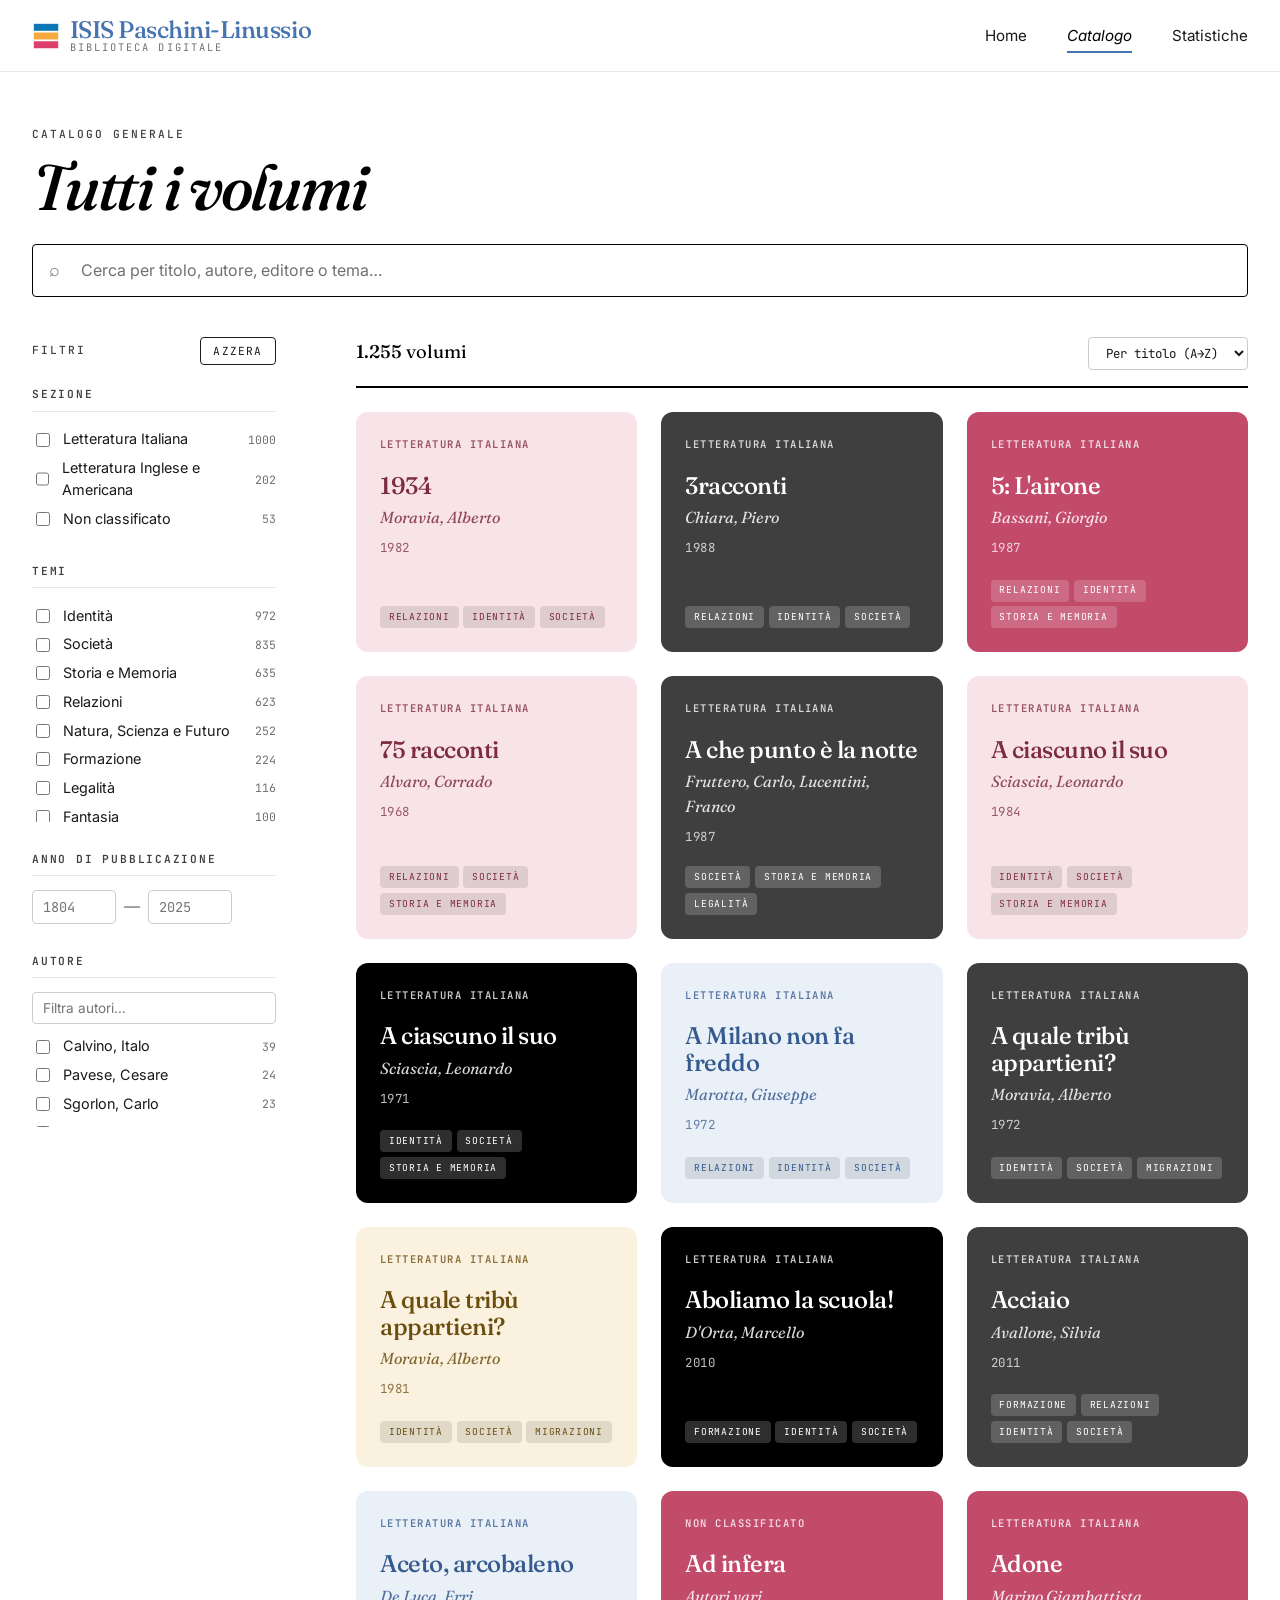
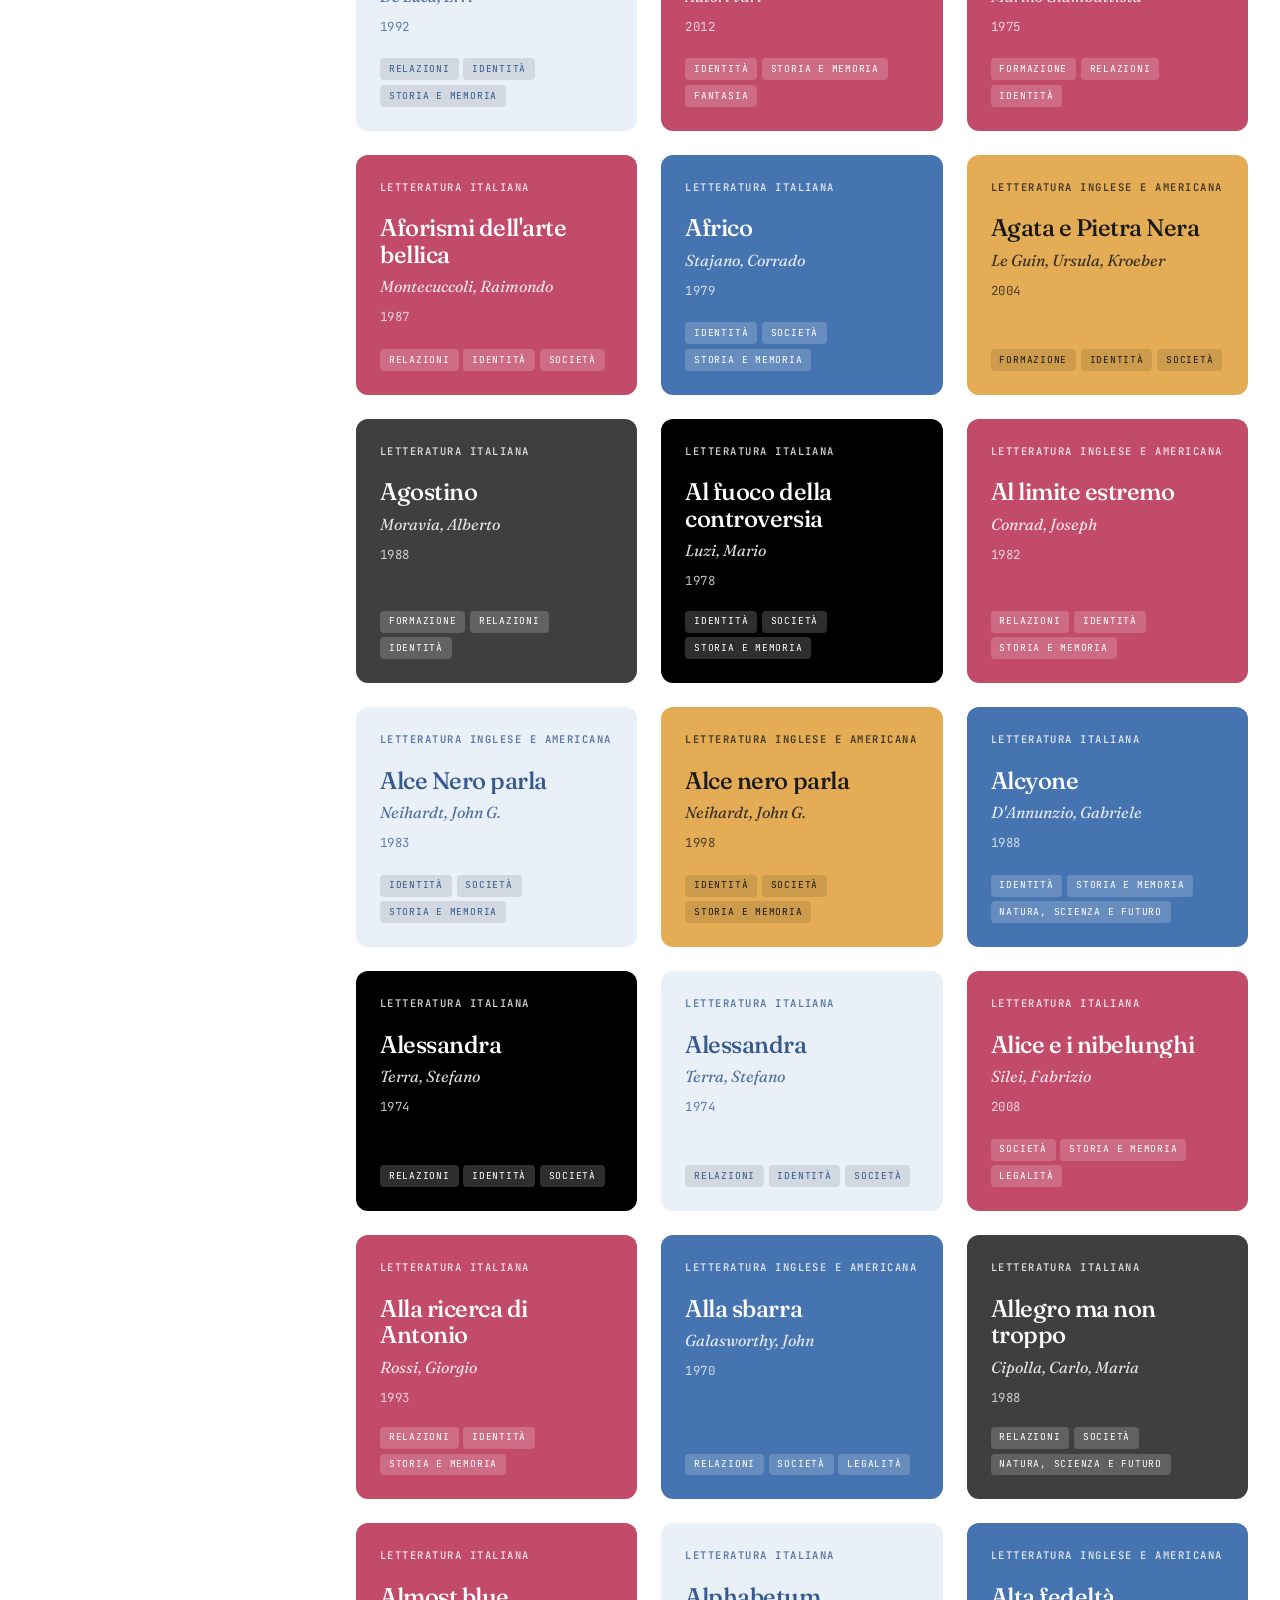
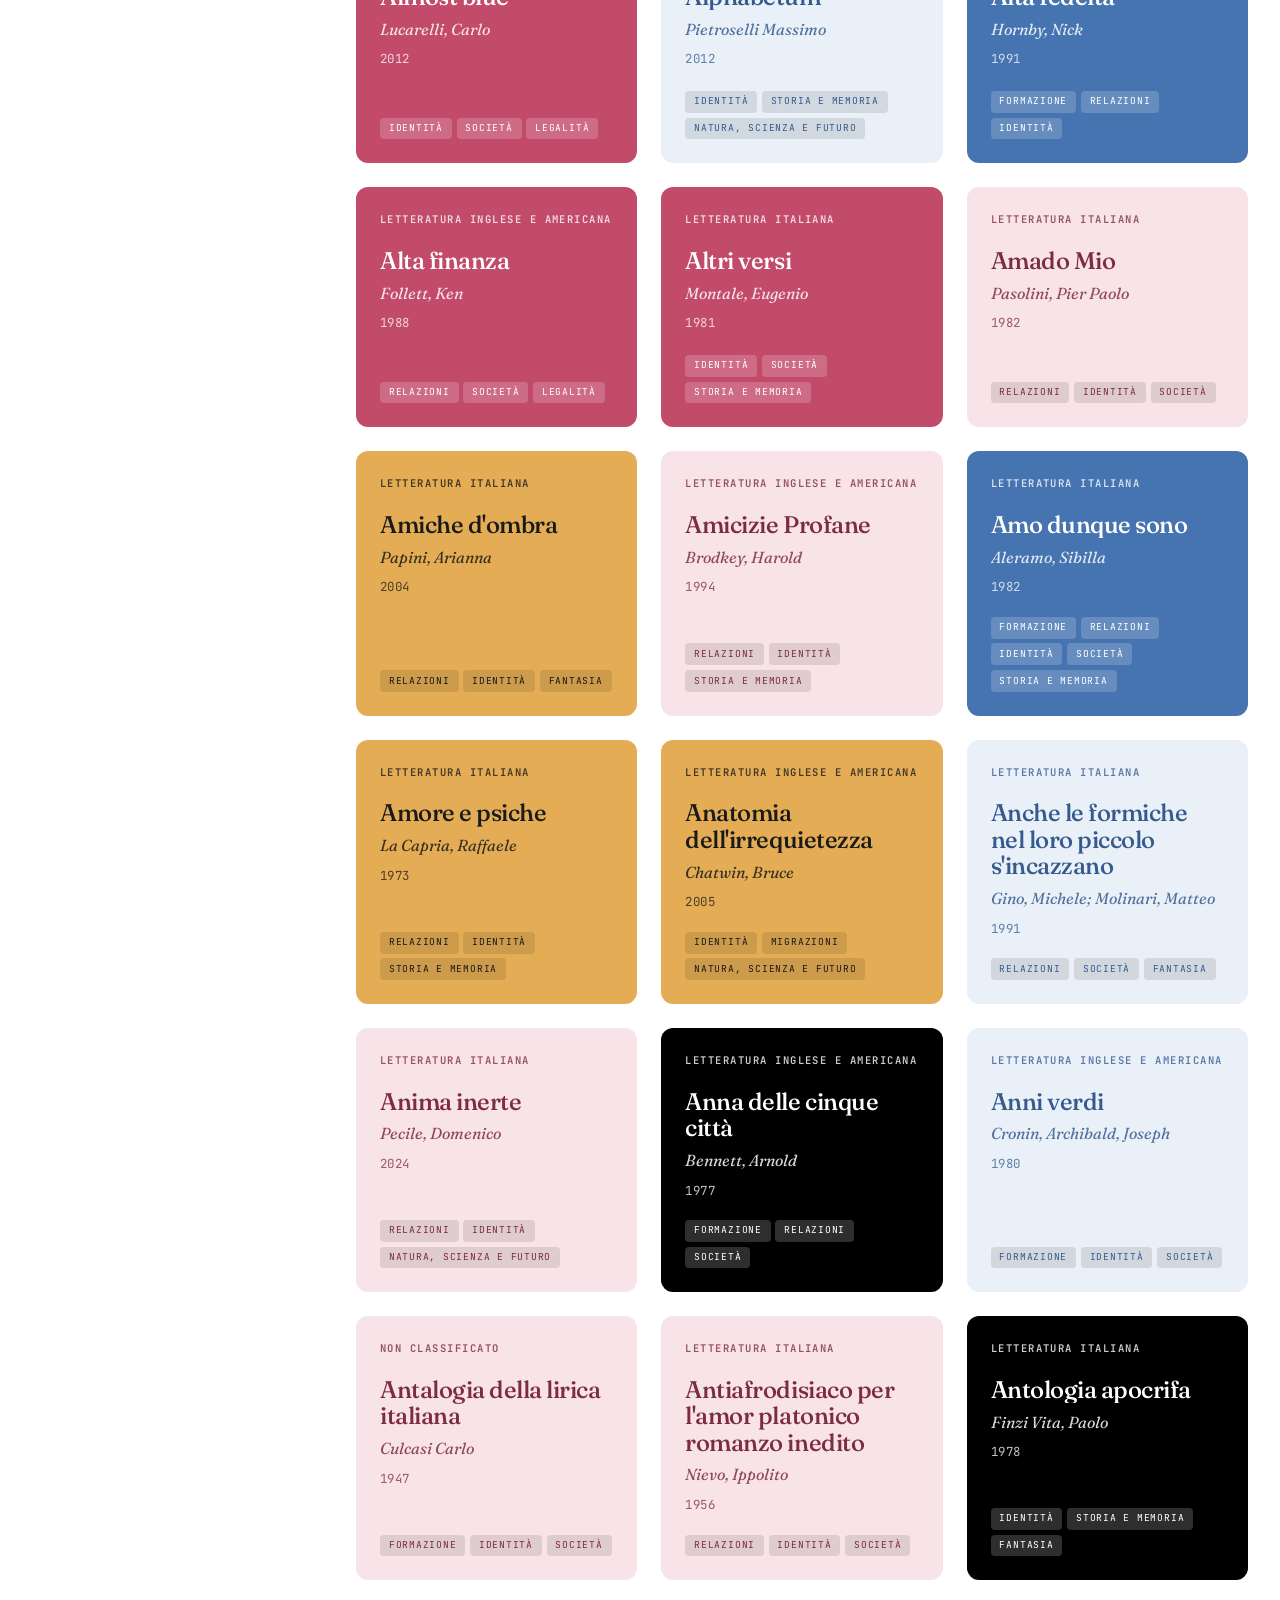
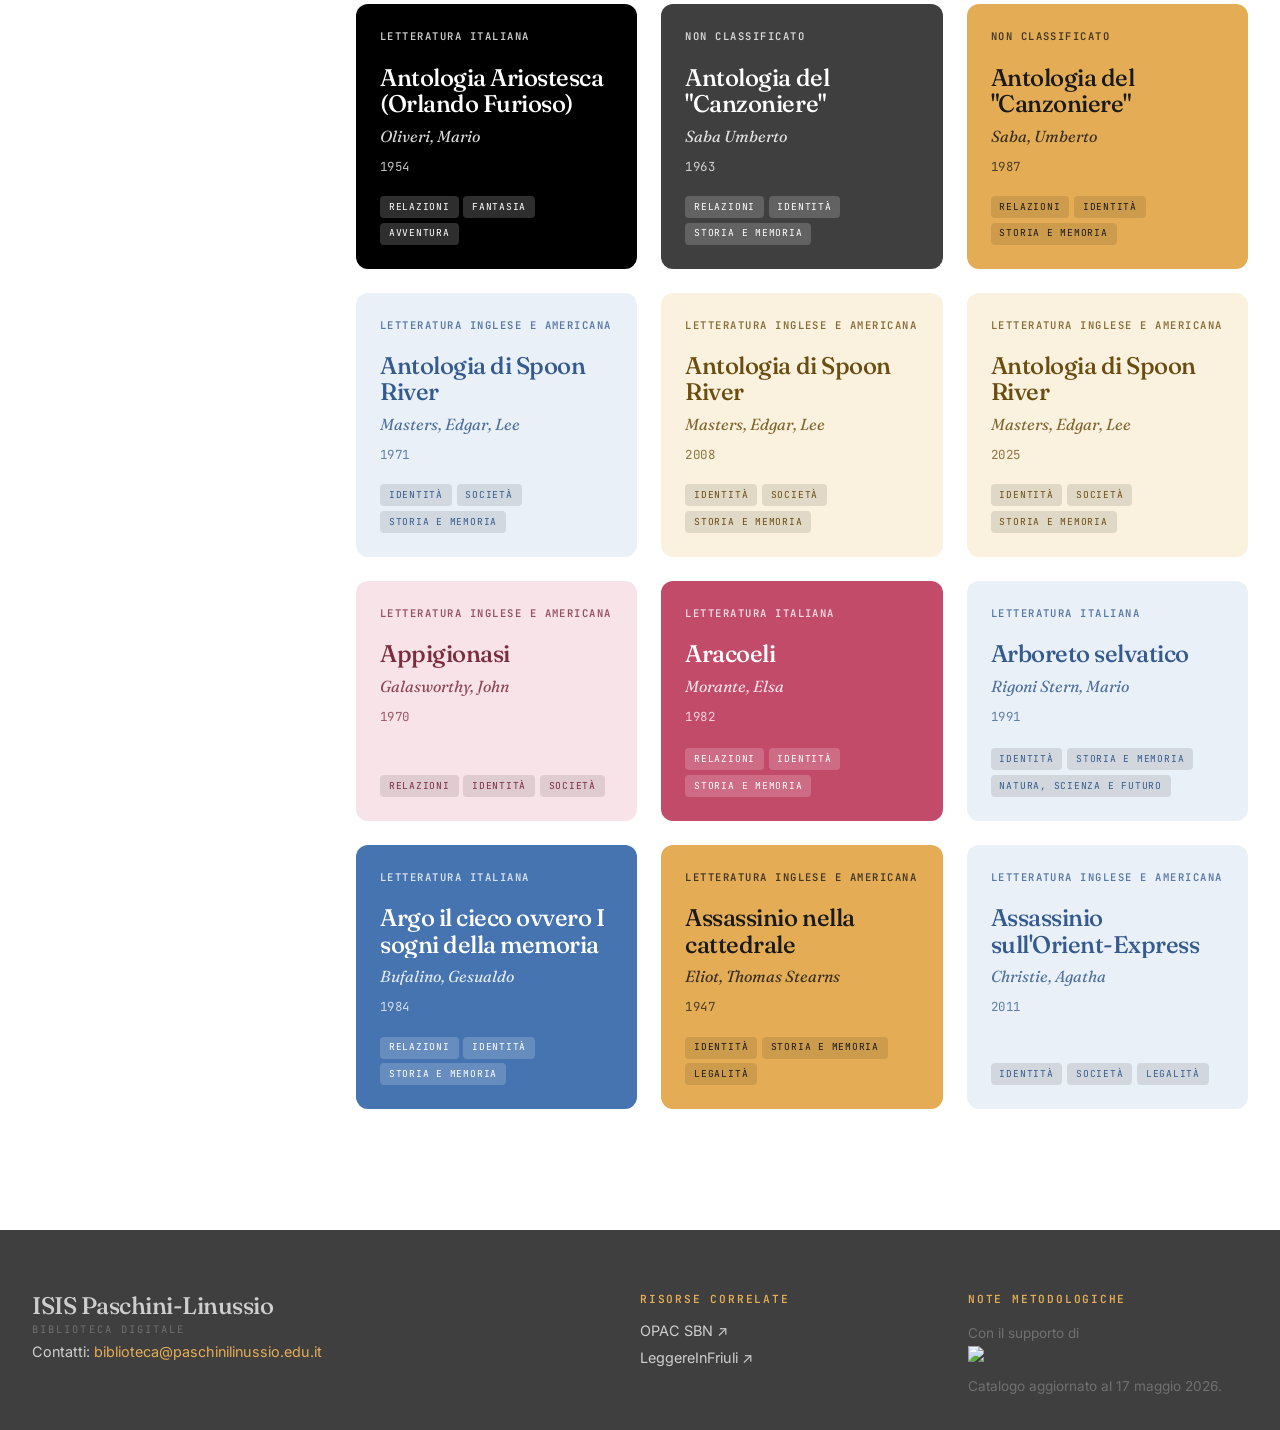
==== catalogo.html @ 7cb2e4d1 "first commit" ====
<!DOCTYPE html>
<html lang="it">
<head>
  <meta charset="UTF-8">
  <meta name="viewport" content="width=device-width, initial-scale=1.0">
  <title>Catalogo — Biblioteca Digitale del Liceo</title>
  
  <link rel="preconnect" href="https://fonts.googleapis.com">
  <link rel="preconnect" href="https://fonts.gstatic.com" crossorigin>
  <link href="https://fonts.googleapis.com/css2?family=Fraunces:ital,opsz,wght@0,9..144,400;0,9..144,500;0,9..144,600;1,9..144,400;1,9..144,500&family=Inter:wght@400;500;600&family=JetBrains+Mono:wght@400;500;600&display=swap" rel="stylesheet">
  
  <link rel="stylesheet" href="assets/css/style.css">
</head>
<body>
  <header class="site-header">
    <div class="header-inner">
      <a href="index.html" class="brand">
        <img src="[data-uri]" class="brand-logo" alt="">
        <span class="brand-text">
          <span class="brand-name">ISIS Paschini-Linussio</span>
          <span class="brand-sub">Biblioteca Digitale</span>
        </span>
      </a>
      <button class="menu-toggle" aria-label="Apri menu">Menu</button>
      <nav class="nav">
        <a href="index.html">Home</a>
        <a href="catalogo.html">Catalogo</a>
        <a href="statistiche.html">Statistiche</a>
      </nav>
    </div>
  </header>

  <main class="container" style="padding-top: 3rem;">
    <div style="margin-bottom: 1.5rem;">
      <span class="eyebrow">Catalogo generale</span>
      <h1 style="margin: 0.5rem 0 1.5rem; font-size: clamp(2.5rem, 5vw, 4rem); font-style: italic;">
        Tutti i volumi
      </h1>
    </div>

    <form class="search-bar" onsubmit="event.preventDefault()" role="search" style="margin-bottom: 2.5rem; max-width: none;">
      <span class="icon">⌕</span>
      <input 
        type="search" 
        id="search" 
        placeholder="Cerca per titolo, autore, editore o tema…"
        autocomplete="off"
        aria-label="Cerca">
    </form>

    <div class="catalog-layout">
      <aside class="filters" id="filters">
        <div style="display: flex; justify-content: space-between; align-items: center; margin-bottom: 1.5rem;">
          <span class="eyebrow">Filtri</span>
          <button class="btn-clear" id="clear-filters">Azzera</button>
        </div>

        <div class="filter-group">
          <h3>Sezione</h3>
          <ul class="filter-list" id="filter-sezioni"></ul>
        </div>

        <div class="filter-group">
          <h3>Temi</h3>
          <ul class="filter-list" id="filter-temi"></ul>
        </div>

        <div class="filter-group">
          <h3>Anno di pubblicazione</h3>
          <div class="range-input">
            <input type="number" id="anno-min" placeholder="Da" min="1800" max="2026">
            <span>—</span>
            <input type="number" id="anno-max" placeholder="A" min="1800" max="2026">
          </div>
        </div>

        <div class="filter-group">
          <h3>Autore</h3>
          <input type="search" id="autore-search" placeholder="Filtra autori…" 
            style="width: 100%; padding: 0.45rem 0.65rem; border: 1px solid var(--gray-300); background: var(--white); font-family: var(--font-body); font-size: 0.85rem; border-radius: var(--radius); margin-bottom: 0.5rem;">
          <ul class="filter-list" id="filter-autori"></ul>
        </div>
      </aside>

      <section>
        <div class="results-header">
          <div class="results-count" id="count">
            <em>Caricamento…</em>
          </div>
          <select class="sort-select" id="sort">
            <option value="titolo">Per titolo (A→Z)</option>
            <option value="titolo-desc">Per titolo (Z→A)</option>
            <option value="autore">Per autore</option>
            <option value="anno-desc">Più recenti</option>
            <option value="anno">Più antichi</option>
            <option value="relevance">Per rilevanza</option>
          </select>
        </div>

        <div id="results">
          <div class="loading">Caricamento del catalogo…</div>
        </div>

        <div class="pagination" id="pagination"></div>
      </section>
    </div>
  </main>

  <footer class="site-footer">
    <div class="footer-inner">
      <div class="col">
        <a href="index.html" class="brand">
          <span class="brand-name">ISIS Paschini-Linussio</span>
          <div class="brand-sub">Biblioteca Digitale</div>
        </a>
        <p class="mt-2">Contatti: <small><a style="color:var(--ocra)" href="biblioteca@paschinilinussio.edu.it"> biblioteca@paschinilinussio.edu.it</a></small></p>
      </div>
      <div class="col">
        <h4>Risorse correlate</h4>
        <p>
          <a href="https://opac.sbn.it" target="_blank" rel="noopener">OPAC SBN ↗</a><br>
          <a href="https://www.leggereinfriuli.it/SebinaOpac/.do" target="_blank" rel="noopener">LeggereInFriuli ↗</a>
        </p>
      </div>
      <div class="col">
        <h4>Note metodologiche</h4>
          <div>
            <small>Con il supporto di</small>
            <div>
              <a href="https://fondazionefriuli.it/">
                <img src="https://fondazionefriuli.it/static/home/imgs/logo-color.svg" style="max-width: 10em">
              </a>
            </div>
          </div>
          <small id="last-update">Catalogo aggiornato al 17 maggio 2026.</small>
      </div>
    </div>
  </footer>


  <script src="assets/js/fuse.min.js"></script>
  <script src="assets/js/data.js"></script>
  <script src="assets/js/ui.js"></script>
  <script src="assets/js/catalog.js"></script>
</body>
</html>
---- assets/css/style.css ----
/* ================================================================
   BIBLIOTECA DIGITALE — Estetica editorial moderno
   Palette: #4674b0 / #e4ad55 / #c34b6a / #3f3f3f / bianco / nero
   ================================================================ */

:root {
  --white: #ffffff;
  --black: #000000;
  --blue: #4674b0;
  --blue-dark: #355a8e;
  --blue-soft: #eaf0f8;
  --ocra: #e4ad55;
  --ocra-soft: #faf1de;
  --rose: #c34b6a;
  --rose-soft: #f7e3e8;
  --gray-900: #1a1a1a;
  --gray-700: #3f3f3f;
  --gray-500: #707070;
  --gray-300: #cccccc;
  --gray-200: #e8e8e8;
  --gray-100: #f4f4f4;
  --gray-50: #fafafa;

  --font-display: 'Fraunces', 'Times New Roman', Georgia, serif;
  --font-body: 'Inter', -apple-system, BlinkMacSystemFont, 'Segoe UI', sans-serif;
  --font-mono: 'JetBrains Mono', 'Courier New', monospace;

  --container: 1320px;
  --container-narrow: 880px;
  --radius: 4px;
  --radius-lg: 12px;

  /* Colori metadati card (uguali in tutto il sito) */
  --card-title:  #4674b0;  /* blu — titolo */
  --card-author: #d56f88;  /* rosso tenue — autore */
  --card-meta:   #a87b1e;  /* giallo-ocra — anno/sezione (leggibile su bianco) */
}

*, *::before, *::after { box-sizing: border-box; }
html { scroll-behavior: smooth; }
body {
  margin: 0;
  font-family: var(--font-body);
  font-size: 16px;
  line-height: 1.55;
  color: var(--gray-900);
  background: var(--white);
  min-height: 100vh;
  -webkit-font-smoothing: antialiased;
  -moz-osx-font-smoothing: grayscale;
}

h1, h2, h3, h4, h5, h6 {
  font-family: var(--font-display);
  font-weight: 500;
  line-height: 1.05;
  margin: 0 0 0.4em;
  color: var(--black);
  letter-spacing: -0.02em;
}
h1 { font-size: clamp(2.5rem, 6vw, 5.5rem); letter-spacing: -0.035em; }
h2 { font-size: clamp(2rem, 4vw, 3.5rem); letter-spacing: -0.03em; }
h3 { font-size: clamp(1.5rem, 2.5vw, 2rem); }
h4 { font-size: 1.25rem; }

a#email {max-width: 10em; color:var(--ocra) !important}

.brand {
  display: inline-flex;
  align-items: center;
  gap: 0.6rem;
  text-decoration: none;
}

.brand-logo {
  width: 1.75rem;
  height: 1.75rem;
  flex-shrink: 0;
}

.brand-text {
  display: inline-flex;
  flex-direction: column;
  line-height: 1.15;
}

p { margin: 0 0 1em; }

a {
  color: var(--blue);
  text-decoration: none;
  transition: color 0.15s;
}
a:hover { color: var(--blue-dark); }

small, .small { font-size: 0.85rem; color: var(--gray-500); }

.eyebrow {
  font-family: var(--font-mono);
  font-size: 0.7rem;
  text-transform: uppercase;
  letter-spacing: 0.18em;
  color: var(--gray-700);
  font-weight: 500;
}

.italic { font-style: italic; }

.container { max-width: var(--container); margin: 0 auto; padding: 0 2rem; }
.container-narrow { max-width: var(--container-narrow); margin: 0 auto; padding: 0 2rem; }

/* ===== HEADER ===== */
.site-header {
  background: var(--white);
  border-bottom: 1px solid var(--gray-200);
  position: sticky;
  top: 0;
  z-index: 50;
}
.header-inner {
  display: flex;
  align-items: center;
  justify-content: space-between;
  padding: 1.1rem 2rem;
  max-width: var(--container);
  margin: 0 auto;
  gap: 2rem;
}

.brand:hover { color: var(--black); }
.brand-name {
  font-family: var(--font-display);
  font-size: 1.5rem;
  font-weight: 500;
  line-height: 1;
  letter-spacing: -0.02em;
}
.brand-sub {
  font-family: var(--font-mono);
  font-size: 0.65rem;
  text-transform: uppercase;
  letter-spacing: 0.2em;
  color: var(--gray-500);
}
.nav { display: flex; gap: 2.5rem; align-items: center; }
.nav a {
  font-family: var(--font-body);
  font-size: 0.95rem;
  color: var(--gray-900);
  position: relative;
  padding: 0.25rem 0;
}
.nav a:hover { color: var(--blue); }
.nav a.active { font-style: italic; color: var(--black); }
.nav a.active::after {
  content: "";
  position: absolute;
  bottom: -2px;
  left: 0; right: 0;
  height: 2px;
  background: var(--blue);
}
.menu-toggle {
  display: none;
  background: none;
  border: 1px solid var(--gray-300);
  padding: 0.4rem 0.7rem;
  font-family: var(--font-mono);
  font-size: 0.7rem;
  letter-spacing: 0.1em;
  cursor: pointer;
  color: var(--gray-900);
  border-radius: var(--radius);
  text-transform: uppercase;
}
@media (max-width: 768px) {
  .nav {
    display: none;
    position: absolute;
    top: 100%;
    left: 0; right: 0;
    background: var(--white);
    flex-direction: column;
    padding: 1.25rem 2rem;
    border-bottom: 1px solid var(--gray-200);
    gap: 1rem;
    align-items: flex-start;
  }
  .nav.open { display: flex; }
  .menu-toggle { display: block; }
}

/* ===== HERO ===== */
.hero { padding: 6rem 0 4rem; text-align: center; }
.hero h1 {
  max-width: 14ch;
  margin: 0 auto 1.5rem;
  font-style: italic;
}
.hero h1 .accent { color: var(--rose); }
.hero .lead {
  font-size: 1.1rem;
  color: var(--gray-700);
  max-width: 52ch;
  margin: 0 auto 2.5rem;
  line-height: 1.6;
}
.hero-stats {
  display: flex;
  justify-content: center;
  gap: 4rem;
  margin: 4rem 0 1rem;
  flex-wrap: wrap;
}
.stat { text-align: center; }
.stat-num {
  font-family: var(--font-display);
  font-size: clamp(2.5rem, 4vw, 3.5rem);
  font-weight: 500;
  line-height: 1;
  display: block;
  letter-spacing: -0.03em;
}
.stat-num.blue { color: var(--blue); }
.stat-num.rose { color: var(--rose); }
.stat-num.ocra { color: var(--ocra); }
.stat-num.black { color: var(--black); }
.stat-label {
  font-family: var(--font-mono);
  font-size: 0.7rem;
  text-transform: uppercase;
  letter-spacing: 0.16em;
  color: var(--gray-500);
  margin-top: 0.6rem;
  display: block;
}

/* ===== RICERCA ===== */
.search-bar {
  position: relative;
  max-width: 560px;
  margin: 0 auto;
}
.search-bar input {
  width: 100%;
  padding: 0.95rem 1.25rem 0.95rem 3rem;
  border: 1.5px solid var(--black);
  background: var(--white);
  font-family: var(--font-body);
  font-size: 1rem;
  color: var(--black);
  border-radius: var(--radius);
  transition: border-color 0.2s, box-shadow 0.2s;
}
.search-bar input:focus {
  outline: none;
  border-color: var(--blue);
  box-shadow: 0 0 0 3px var(--blue-soft);
}
.search-bar input::placeholder { color: var(--gray-500); }
.search-bar .icon {
  position: absolute;
  left: 1.05rem;
  top: 50%;
  transform: translateY(-50%);
  color: var(--gray-500);
  pointer-events: none;
  font-size: 1.1rem;
}

/* ===== CATALOGO ===== */
.catalog-layout {
  display: grid;
  grid-template-columns: 260px 1fr;
  gap: 4rem;
  margin: 2rem 0 4rem;
}
@media (max-width: 1024px) {
  .catalog-layout { grid-template-columns: 1fr; gap: 2rem; }
}
.filters {
  position: sticky;
  top: 90px;
  align-self: start;
  max-height: calc(100vh - 110px);
  overflow-y: auto;
  padding-right: 1rem;
}
@media (max-width: 1024px) {
  .filters {
    position: static;
    max-height: none;
    padding-bottom: 1rem;
    border-bottom: 1px solid var(--gray-200);
  }
}
.filter-group { margin-bottom: 2rem; }
.filter-group h3 {
  font-family: var(--font-mono);
  font-size: 0.7rem;
  text-transform: uppercase;
  letter-spacing: 0.16em;
  color: var(--gray-700);
  font-weight: 600;
  margin-bottom: 0.85rem;
  padding-bottom: 0.6rem;
  border-bottom: 1px solid var(--gray-200);
}
.filter-list {
  list-style: none;
  padding: 0;
  margin: 0;
  max-height: 220px;
  overflow-y: auto;
}
.filter-list li { padding: 0.2rem 0; }
.filter-list label {
  display: flex;
  align-items: center;
  gap: 0.6rem;
  cursor: pointer;
  font-size: 0.9rem;
  color: var(--gray-900);
  transition: color 0.15s;
}
.filter-list label:hover { color: var(--blue); }
.filter-list input[type="checkbox"] {
  accent-color: var(--blue);
  cursor: pointer;
  width: 14px;
  height: 14px;
}
.filter-list .count {
  margin-left: auto;
  font-family: var(--font-mono);
  font-size: 0.72rem;
  color: var(--gray-500);
}
.range-input { display: flex; gap: 0.5rem; align-items: center; }
.range-input input {
  width: 84px;
  padding: 0.45rem 0.65rem;
  border: 1px solid var(--gray-300);
  background: var(--white);
  font-family: var(--font-mono);
  font-size: 0.85rem;
  border-radius: var(--radius);
}
.range-input input:focus { outline: none; border-color: var(--blue); }
.range-input span { color: var(--gray-500); }

.btn-clear {
  background: none;
  border: 1px solid var(--gray-900);
  padding: 0.4rem 0.8rem;
  font-family: var(--font-mono);
  font-size: 0.7rem;
  text-transform: uppercase;
  letter-spacing: 0.1em;
  color: var(--gray-900);
  cursor: pointer;
  transition: all 0.15s;
  border-radius: var(--radius);
}
.btn-clear:hover { background: var(--black); color: var(--white); }

.results-header {
  display: flex;
  justify-content: space-between;
  align-items: baseline;
  padding-bottom: 1rem;
  border-bottom: 2px solid var(--black);
  flex-wrap: wrap;
  gap: 1rem;
}
.results-count {
  font-family: var(--font-display);
  font-size: 1.15rem;
  color: var(--black);
}
.results-count strong { font-weight: 500; }
.results-count em {
  font-family: var(--font-mono);
  font-style: normal;
  font-size: 0.78rem;
  color: var(--gray-500);
  letter-spacing: 0.05em;
  margin-left: 0.5rem;
}
.sort-select {
  font-family: var(--font-mono);
  font-size: 0.78rem;
  padding: 0.4rem 0.8rem;
  background: var(--white);
  border: 1px solid var(--gray-300);
  color: var(--gray-900);
  cursor: pointer;
  border-radius: var(--radius);
}

/* ===== LISTA CATALOGO (verticale) ===== */
.book-list { list-style: none; padding: 0; margin: 0; }

.book-row {
  display: grid;
  grid-template-columns: minmax(0, 1fr) auto;
  gap: 2rem;
  padding: 1.5rem 0;
  border-bottom: 1px solid var(--gray-200);
  transition: background 0.15s;
  align-items: baseline;
  text-decoration: none;
  color: inherit;
  position: relative;
}
.book-row:hover { background: var(--gray-50); color: inherit; }
.book-row:hover .book-titolo { color: var(--blue); }

.book-main {
  min-width: 0;
  display: grid;
  grid-template-columns: 60px 1fr;
  gap: 1.5rem;
  align-items: baseline;
}
.book-num {
  font-family: var(--font-mono);
  font-size: 0.78rem;
  color: var(--gray-500);
  letter-spacing: 0.05em;
  padding-top: 0.4rem;
}
.book-info { min-width: 0; }
.book-titolo {
  font-family: var(--font-display);
  font-size: clamp(1.25rem, 2vw, 1.65rem);
  font-weight: 500;
  line-height: 1.2;
  letter-spacing: -0.02em;
  margin: 0 0 0.3rem;
  color: var(--black);
  transition: color 0.15s;
}
.book-autore {
  font-family: var(--font-display);
  font-style: italic;
  font-size: 1.05rem;
  color: var(--gray-700);
  margin-bottom: 0.55rem;
}
.book-meta-line {
  display: flex;
  gap: 1rem;
  flex-wrap: wrap;
  align-items: center;
  font-family: var(--font-mono);
  font-size: 0.72rem;
  color: var(--gray-500);
  letter-spacing: 0.04em;
  text-transform: uppercase;
}
.book-meta-line .dot { color: var(--gray-300); }
.book-meta-line .sezione { color: var(--blue); font-weight: 500; }

.book-temi {
  display: flex;
  gap: 0.4rem;
  flex-wrap: wrap;
  flex-shrink: 0;
  align-items: flex-start;
  padding-top: 0.5rem;
  max-width: 320px;
  justify-content: flex-end;
}
@media (max-width: 768px) {
  .book-temi {
    grid-column: 1 / -1;
    justify-content: flex-start;
    max-width: none;
    padding-top: 0;
    margin-top: 0.25rem;
    margin-left: 76px;
  }
  .book-row { grid-template-columns: 1fr; }
}

.tema-tag {
  font-family: var(--font-mono);
  font-size: 0.65rem;
  text-transform: uppercase;
  letter-spacing: 0.08em;
  padding: 0.22rem 0.55rem;
  background: var(--white);
  color: var(--gray-700);
  border-radius: var(--radius);
  border: 1px solid var(--gray-200);
  white-space: nowrap;
}
.tema-tag.t-1 { background: var(--blue-soft); color: var(--blue-dark); border-color: transparent; }
.tema-tag.t-2 { background: var(--ocra-soft); color: #8b6418; border-color: transparent; }
.tema-tag.t-3 { background: var(--rose-soft); color: #8e3349; border-color: transparent; }

/* ===== CARD LIBRO — STILE UNICO CONDIVISO (home, catalogo, correlati) =====
   Rettangolare · sfondo bianco · bordo grigio scuro fisso.
   Metadati: titolo in rosso, autore in rosso tenue, anno/sezione in giallo-ocra.
   I colori del testo sono UGUALI per tutte le card del sito. */
.book-grid {
  display: grid;
  grid-template-columns: repeat(auto-fill, minmax(240px, 1fr));
  gap: 1.5rem;
}

.book-card {
  display: flex;
  flex-direction: column;
  text-decoration: none;
  background: var(--white);
  border: 1px solid var(--gray-700);   /* grigio scuro, uguale per tutte */
  border-radius: var(--radius);
  padding: 1.4rem 1.5rem;
  transition: transform 0.2s, box-shadow 0.2s;
  /* formato verticale: più alta che larga, come la copertina di un libro */
  aspect-ratio: 3 / 4;
}
.book-card:hover {
  transform: translateY(-4px);
  box-shadow: 0 14px 32px rgba(0,0,0,0.12);
}

/* Numero scheda / sezione — etichetta superiore */
.bookcard-num {
  font-family: var(--font-mono);
  font-size: 0.66rem;
  letter-spacing: 0.12em;
  text-transform: uppercase;
  font-weight: 600;
  color: var(--card-meta);      /* giallo-ocra leggibile su bianco */
  margin-bottom: 1rem;
}

/* Titolo — rosso */
.bookcard-titolo {
  font-family: var(--font-display);
  font-size: 1.35rem;
  font-weight: 500;
  line-height: 1.12;
  letter-spacing: -0.015em;
  margin: 0 0 0.35rem;
  color: var(--card-title);     /* rosso */
  display: -webkit-box;
  -webkit-line-clamp: 4;
  -webkit-box-orient: vertical;
  overflow: hidden;
}

/* Autore — rosso tenue, in corsivo per distinguerlo dal titolo */
.bookcard-autore {
  font-family: var(--font-display);
  font-style: italic;
  font-size: 1rem;
  color: var(--card-author);    /* rosso più tenue */
  display: -webkit-box;
  -webkit-line-clamp: 2;
  -webkit-box-orient: vertical;
  overflow: hidden;
}
/* Nella variante ridotta (solo titolo+autore) l'autore scende in fondo,
   così la card verticale non resta vuota nella parte bassa */
.book-card:not(.book-card--full) .bookcard-autore {
  margin-top: auto;
}

/* Anno / data — giallo-ocra */
.bookcard-anno {
  font-family: var(--font-mono);
  font-size: 0.78rem;
  letter-spacing: 0.04em;
  color: var(--card-meta);      /* giallo-ocra */
  margin-top: 0.5rem;
}

/* Temi (solo variante completa / catalogo) */
.bookcard-temi {
  display: flex;
  flex-wrap: wrap;
  gap: 0.3rem;
  margin-top: auto;
  padding-top: 1.25rem;
}
.bookcard-tag {
  font-family: var(--font-mono);
  font-size: 0.6rem;
  text-transform: uppercase;
  letter-spacing: 0.08em;
  padding: 0.22rem 0.55rem;
  background: var(--gray-100);
  color: var(--gray-700);
  border: 1px solid var(--gray-200);
  border-radius: var(--radius);
  white-space: nowrap;
}

/* Variante completa (catalogo): mantiene il formato verticale come minimo,
   ma può crescere in altezza per ospitare i temi senza tagliarli */
.book-card--full {
  aspect-ratio: auto;
  min-height: 340px;
}

/* ===== PAGINAZIONE ===== */
.pagination {
  display: flex;
  justify-content: center;
  align-items: center;
  gap: 0.4rem;
  margin: 3rem 0;
  flex-wrap: wrap;
}
.pagination button {
  background: var(--white);
  border: 1px solid var(--gray-300);
  padding: 0.5rem 0.85rem;
  font-family: var(--font-mono);
  font-size: 0.82rem;
  color: var(--gray-900);
  cursor: pointer;
  transition: all 0.15s;
  border-radius: var(--radius);
  min-width: 38px;
}
.pagination button:hover:not(:disabled) {
  border-color: var(--blue);
  color: var(--blue);
}
.pagination button.active {
  background: var(--black);
  color: var(--white);
  border-color: var(--black);
}
.pagination button:disabled { opacity: 0.35; cursor: not-allowed; }
.pagination .ellipsis {
  font-family: var(--font-mono);
  color: var(--gray-500);
  padding: 0 0.4rem;
}

/* ===== DETTAGLIO ===== */
.book-detail {
  max-width: 880px;
  margin: 3rem auto;
  padding: 0 2rem;
}
.book-detail .scheda-num {
  font-family: var(--font-mono);
  font-size: 0.72rem;
  color: var(--gray-500);
  letter-spacing: 0.16em;
  text-transform: uppercase;
  margin-bottom: 1.5rem;
}
.book-detail .scheda-num .sezione-pill {
  display: inline-block;
  background: var(--blue-soft);
  color: var(--blue-dark);
  padding: 0.25rem 0.75rem;
  border-radius: 999px;
  font-weight: 500;
  margin-left: 0.5rem;
  letter-spacing: 0.1em;
}
.book-detail h1 {
  margin-bottom: 0.5rem;
  font-style: italic;
  letter-spacing: -0.035em;
}
.book-detail .autore-line {
  font-family: var(--font-display);
  font-size: clamp(1.25rem, 2vw, 1.6rem);
  color: var(--gray-700);
  margin-bottom: 2.5rem;
  font-style: italic;
}
.detail-grid {
  display: grid;
  grid-template-columns: repeat(auto-fit, minmax(180px, 1fr));
  gap: 2rem;
  margin: 2.5rem 0;
  padding: 2rem 0;
  border-top: 1px solid var(--gray-200);
  border-bottom: 1px solid var(--gray-200);
}
.detail-grid dt {
  font-family: var(--font-mono);
  font-size: 0.7rem;
  text-transform: uppercase;
  letter-spacing: 0.16em;
  color: var(--gray-500);
  margin-bottom: 0.4rem;
}
.detail-grid dd {
  margin: 0;
  font-size: 1rem;
  color: var(--black);
}
.detail-temi { margin: 2.5rem 0; }
.detail-temi .eyebrow { display: block; margin-bottom: 0.85rem; }

.btn-back {
  display: inline-flex;
  align-items: center;
  gap: 0.4rem;
  margin: 2rem 0 1.5rem;
  font-family: var(--font-mono);
  font-size: 0.78rem;
  letter-spacing: 0.1em;
  text-transform: uppercase;
  color: var(--gray-700);
  cursor: pointer;
  background: none;
  border: none;
  padding: 0;
  text-decoration: none;
}
.btn-back:hover { color: var(--blue); }

.btn-primary {
  display: inline-flex;
  align-items: center;
  gap: 0.5rem;
  background: var(--black);
  color: var(--white);
  padding: 0.85rem 1.5rem;
  font-family: var(--font-mono);
  font-size: 0.78rem;
  text-transform: uppercase;
  letter-spacing: 0.12em;
  border: 1px solid var(--black);
  border-radius: var(--radius);
  transition: all 0.2s;
  margin-top: 1.5rem;
}
.btn-primary:hover {
  background: var(--blue);
  border-color: var(--blue);
  color: var(--white);
}

/* ===== STATISTICHE ===== */
.stats-grid {
  display: grid;
  grid-template-columns: repeat(auto-fit, minmax(340px, 1fr));
  gap: 2rem;
  margin: 3rem 0;
}
.stat-card {
  background: var(--white);
  border: 1px solid var(--gray-200);
  padding: 2rem;
  border-radius: var(--radius-lg);
}
.stat-card h3 {
  font-family: var(--font-mono);
  font-size: 0.72rem;
  text-transform: uppercase;
  letter-spacing: 0.16em;
  color: var(--gray-700);
  margin-bottom: 1.5rem;
  padding-bottom: 0.85rem;
  border-bottom: 1px solid var(--gray-200);
  font-weight: 600;
}
.stat-card.full { grid-column: 1 / -1; }

.bar-chart { list-style: none; padding: 0; margin: 0; }
.bar-chart li {
  display: grid;
  grid-template-columns: 1fr auto;
  gap: 1rem;
  align-items: center;
  padding: 0.45rem 0;
  position: relative;
}
.bar-chart .label {
  font-size: 0.92rem;
  color: var(--black);
  z-index: 2;
  position: relative;
  padding-left: 0.4rem;
}
.bar-chart .value {
  font-family: var(--font-mono);
  font-size: 0.82rem;
  color: var(--gray-700);
  z-index: 2;
  font-weight: 500;
}
.bar-chart .bar {
  position: absolute;
  left: 0;
  top: 0.45rem;
  bottom: 0.45rem;
  background: var(--blue-soft);
  border-radius: var(--radius);
  z-index: 1;
}
.bar-chart.ocra .bar { background: var(--ocra-soft); }
.bar-chart.rose .bar { background: var(--rose-soft); }

.decade-chart {
  display: flex;
  align-items: flex-end;
  justify-content: space-between;
  height: 220px;
  gap: 6px;
  margin-top: 1rem;
  padding-bottom: 2.5rem;
  position: relative;
  border-bottom: 1px solid var(--gray-300);
}
.decade-bar {
  flex: 1;
  background: var(--blue);
  position: relative;
  min-height: 2px;
  transition: background 0.2s;
  border-radius: 2px 2px 0 0;
}
.decade-bar:hover { background: var(--rose); }
.decade-bar .decade-label {
  position: absolute;
  bottom: -1.8rem;
  left: 50%;
  transform: translateX(-50%) rotate(-45deg);
  transform-origin: top left;
  font-family: var(--font-mono);
  font-size: 0.7rem;
  color: var(--gray-500);
  white-space: nowrap;
}
.decade-bar .decade-value {
  position: absolute;
  top: -1.4rem;
  left: 50%;
  transform: translateX(-50%);
  font-family: var(--font-mono);
  font-size: 0.7rem;
  color: var(--gray-700);
  font-weight: 500;
}

.prestiti-table {
  width: 100%;
  border-collapse: collapse;
  font-size: 0.92rem;
}
.prestiti-table th {
  text-align: left;
  font-family: var(--font-mono);
  font-size: 0.7rem;
  text-transform: uppercase;
  letter-spacing: 0.16em;
  color: var(--gray-500);
  border-bottom: 2px solid var(--black);
  padding: 0.85rem 0.5rem;
  font-weight: 600;
}
.prestiti-table td {
  padding: 0.7rem 0.5rem;
  border-bottom: 1px solid var(--gray-200);
}
.prestiti-table .num {
  font-family: var(--font-mono);
  text-align: right;
  color: var(--gray-700);
}
.prestiti-table .num.totale {
  color: var(--black);
  font-weight: 600;
  font-size: 1rem;
}
.prestiti-table tbody tr:hover { background: var(--gray-50); }
.prestiti-table .titolo-cell {
  font-family: var(--font-display);
  font-size: 1.05rem;
  font-weight: 500;
  max-width: 460px;
  overflow: hidden;
  text-overflow: ellipsis;
  white-space: nowrap;
}
.prestiti-table .titolo-cell a { color: var(--black); }
.prestiti-table .titolo-cell a:hover { color: var(--blue); }
.prestiti-table .pos {
  font-family: var(--font-display);
  font-size: 1.3rem;
  color: var(--ocra);
  font-weight: 500;
  text-align: center;
  width: 50px;
}
.edition-badge {
  display: inline-block;
  font-family: var(--font-mono);
  font-size: 0.65rem;
  color: var(--rose);
  background: var(--rose-soft);
  padding: 0.1rem 0.45rem;
  border-radius: 999px;
  margin-left: 0.5rem;
  vertical-align: 1px;
  font-weight: 500;
}

.prestiti-mini-chart {
  display: flex;
  align-items: flex-end;
  gap: 0.5rem;
  height: 120px;
  padding-bottom: 1.5rem;
  position: relative;
  border-bottom: 1px solid var(--gray-300);
  margin-top: 1.5rem;
}
.prestiti-mini-chart .bar-col {
  flex: 1;
  display: flex;
  flex-direction: column;
  align-items: center;
  height: 100%;
  justify-content: flex-end;
  position: relative;
}
.prestiti-mini-chart .bar-fill {
  background: var(--blue);
  width: 100%;
  border-radius: 2px 2px 0 0;
}
.prestiti-mini-chart .bar-val {
  font-family: var(--font-mono);
  font-size: 0.7rem;
  color: var(--gray-700);
  margin-bottom: 0.25rem;
  font-weight: 500;
}
.prestiti-mini-chart .bar-year {
  position: absolute;
  bottom: -1.2rem;
  font-family: var(--font-mono);
  font-size: 0.68rem;
  color: var(--gray-500);
}

/* ===== CLOUD TEMI ===== */
.tema-cloud {
  display: flex;
  flex-wrap: wrap;
  gap: 0.5rem;
  margin-top: 1rem;
}
.tema-cloud .tema-link {
  display: inline-flex;
  align-items: center;
  gap: 0.5rem;
  padding: 0.55rem 1rem;
  font-family: var(--font-body);
  font-size: 0.92rem;
  background: var(--white);
  border: 1px solid var(--gray-300);
  color: var(--black);
  border-radius: 999px;
  transition: all 0.15s;
}
.tema-cloud .tema-link:hover {
  background: var(--black);
  color: var(--white);
  border-color: var(--black);
}
.tema-cloud .tema-link .count {
  font-family: var(--font-mono);
  font-size: 0.72rem;
  color: var(--gray-500);
  font-weight: 500;
}
.tema-cloud .tema-link:hover .count { color: var(--ocra); }

/* ===== FOOTER ===== */
.site-footer {
  background: var(--gray-700);
  color: var(--white);
  padding: 4rem 0 2rem;
  margin-top: 6rem;
}
.footer-inner {
  max-width: var(--container);
  margin: 0 auto;
  padding: 0 2rem;
  display: grid;
  grid-template-columns: 2fr 1fr 1fr;
  gap: 3rem;
}
@media (max-width: 768px) {
  .footer-inner { grid-template-columns: 1fr; gap: 2rem; }
}
.footer-inner .col h4 {
  font-family: var(--font-mono);
  font-size: 0.7rem;
  text-transform: uppercase;
  letter-spacing: 0.16em;
  color: var(--ocra);
  margin-bottom: 0.85rem;
  font-weight: 600;
}
.footer-inner p, .footer-inner a {
  color: rgba(255,255,255,0.75);
  font-size: 0.9rem;
}
.footer-inner a {
  display: inline-block;
  margin-bottom: 0.3rem;
}
.footer-inner a:hover { color: var(--ocra); }
.footer-brand {
  font-family: var(--font-display);
  font-size: 1.5rem;
  color: var(--white);
  margin-bottom: 0.5rem;
  display: block;
}

/* ===== UTILITIES ===== */
.section-divider {
  border-top: 1px solid var(--gray-200);
  margin: 5rem 0;
}
.empty-state {
  text-align: center;
  padding: 5rem 2rem;
  color: var(--gray-500);
}
.empty-state h3 {
  font-family: var(--font-display);
  font-style: italic;
  color: var(--gray-700);
  margin-bottom: 0.5rem;
}
.loading {
  text-align: center;
  padding: 3rem;
  font-family: var(--font-display);
  font-style: italic;
  color: var(--gray-500);
  font-size: 1.1rem;
}
mark {
  background: var(--ocra-soft);
  color: inherit;
  padding: 0 2px;
  border-radius: 2px;
}
::-webkit-scrollbar { width: 8px; height: 8px; }
::-webkit-scrollbar-track { background: transparent; }
::-webkit-scrollbar-thumb { background: var(--gray-300); border-radius: 4px; }
::-webkit-scrollbar-thumb:hover { background: var(--gray-500); }
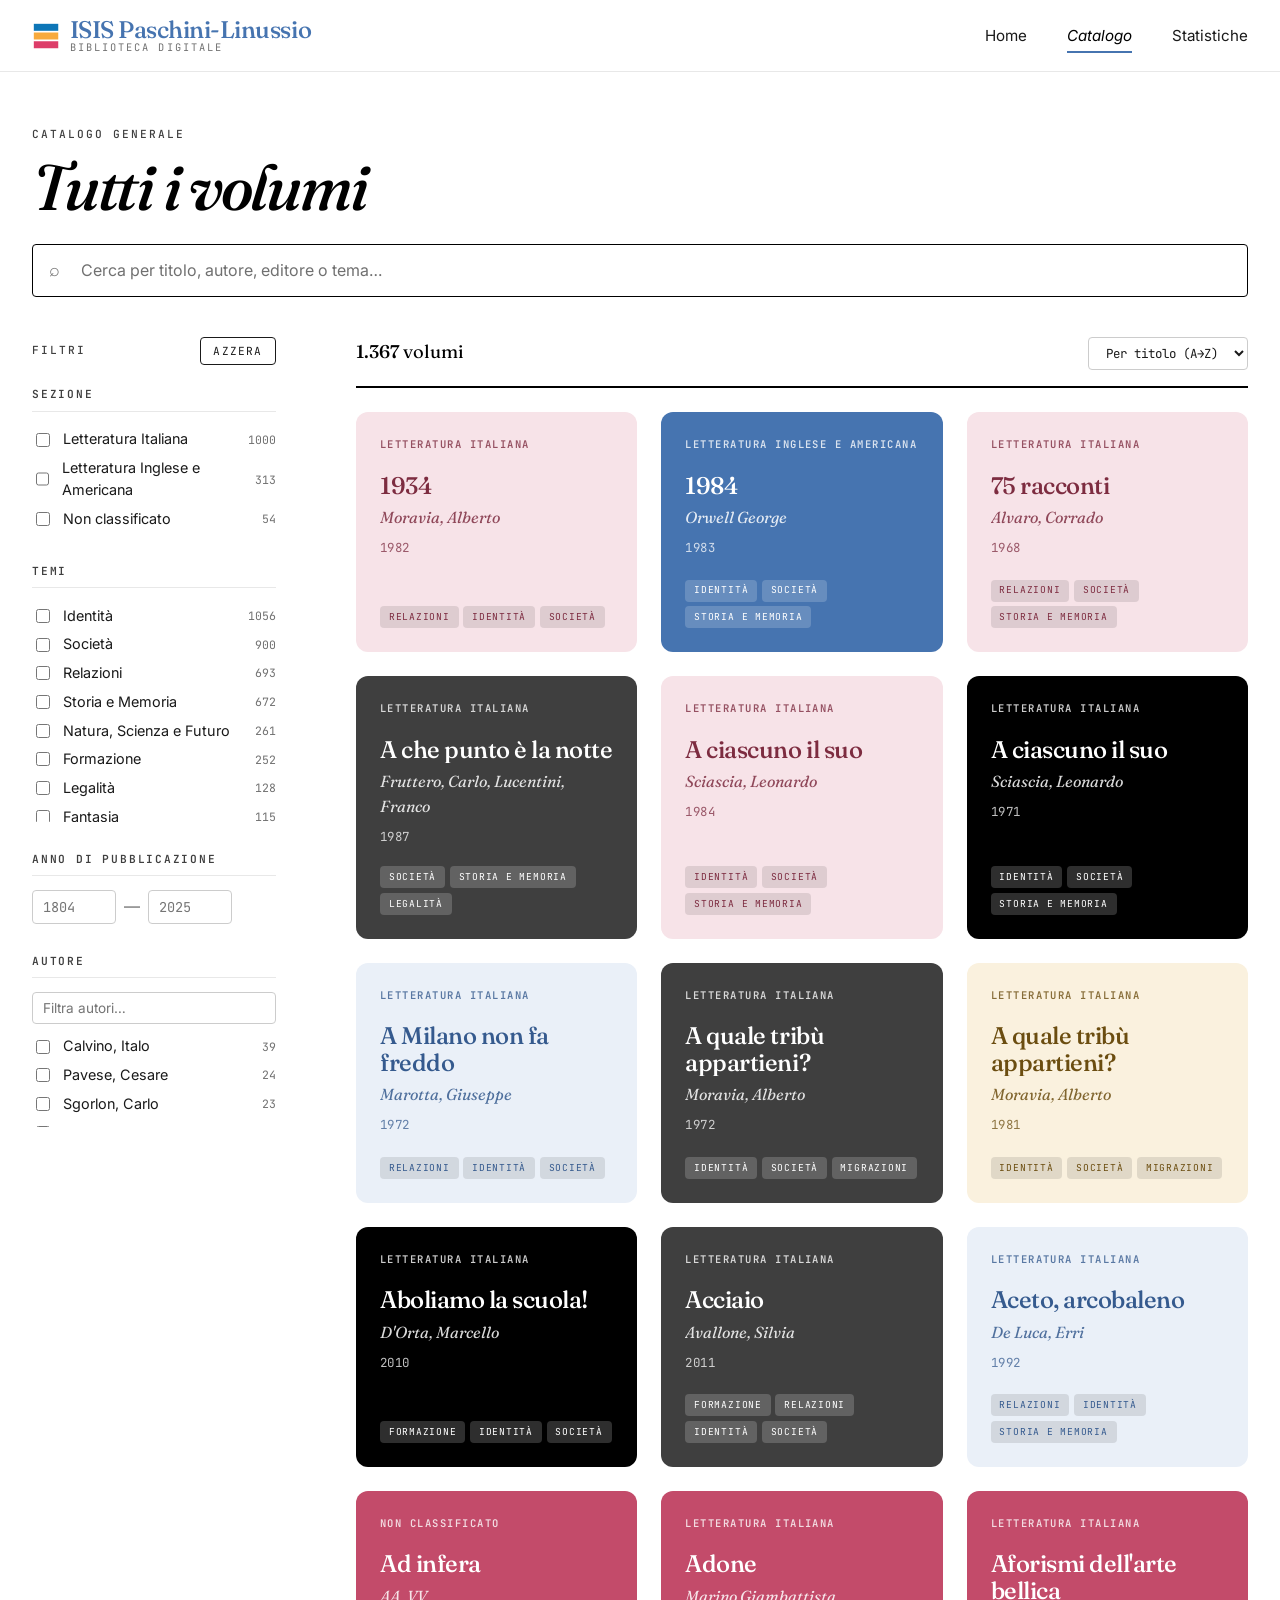
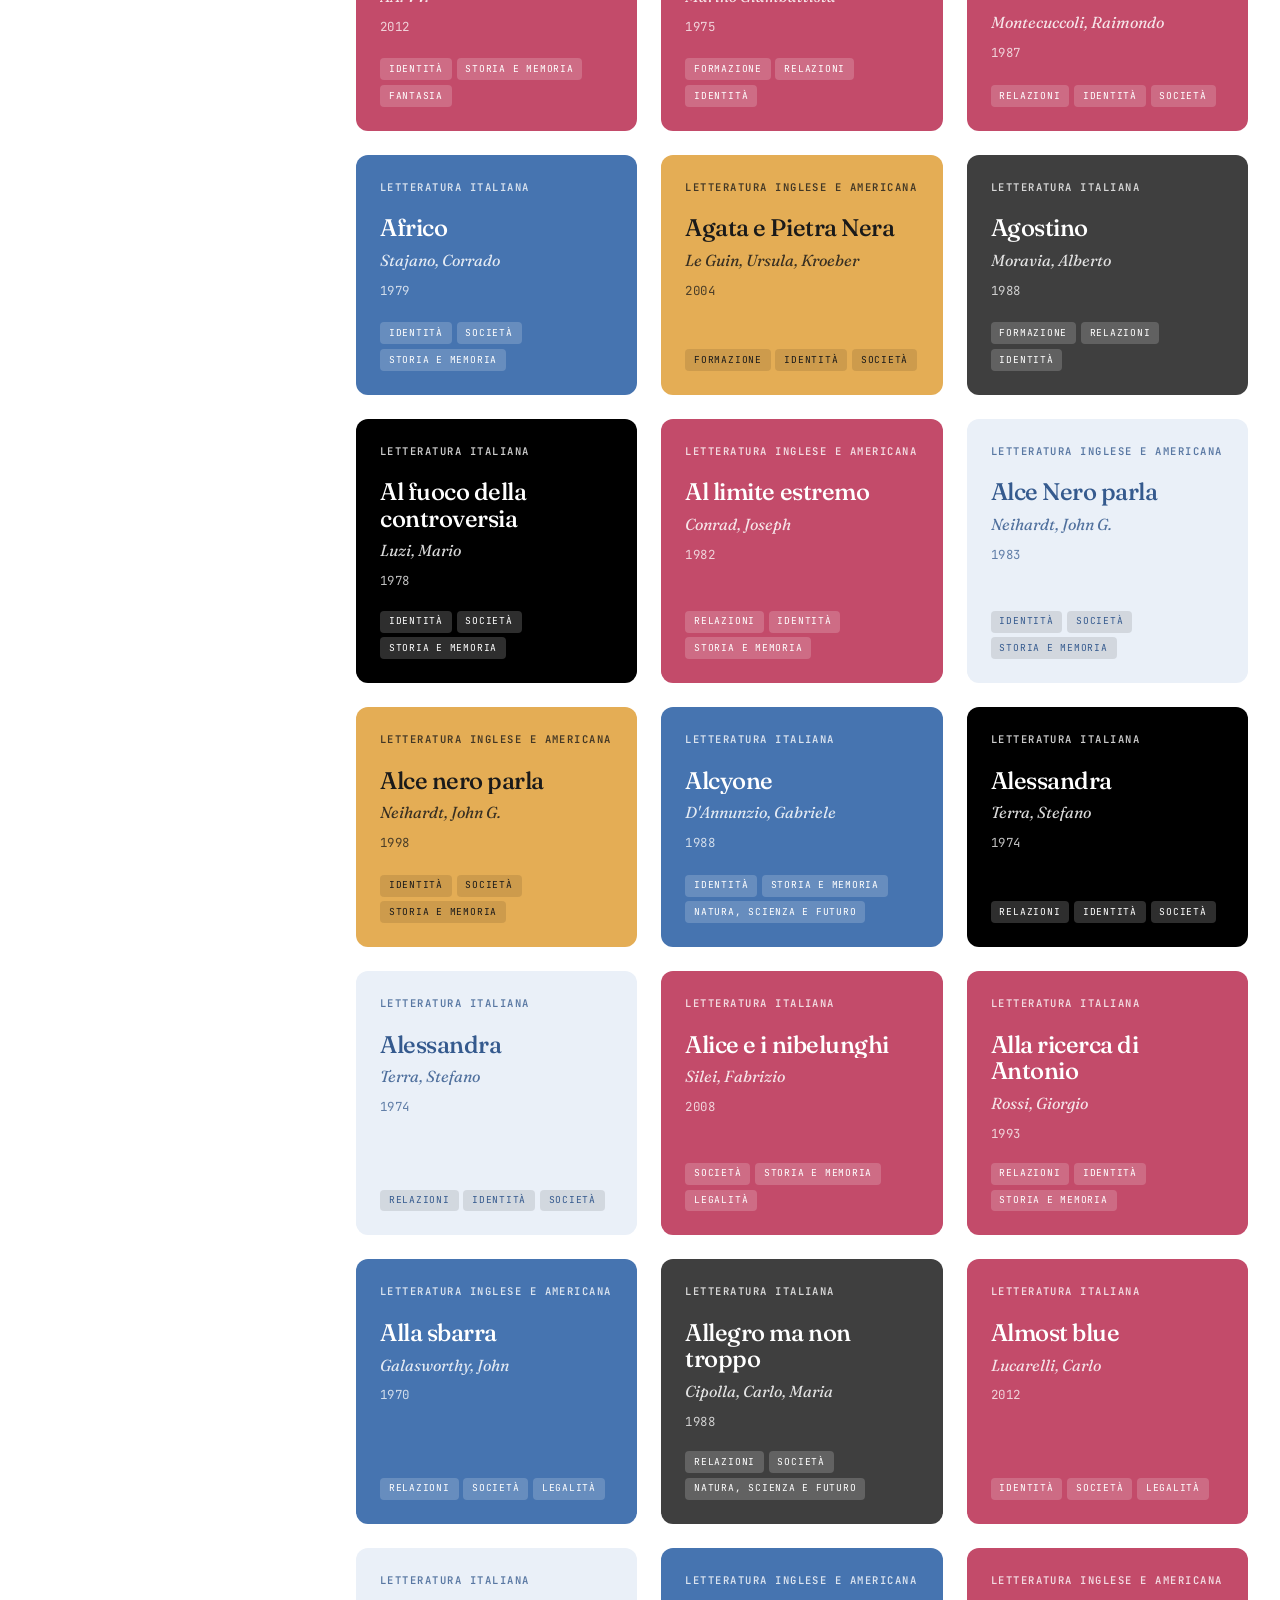
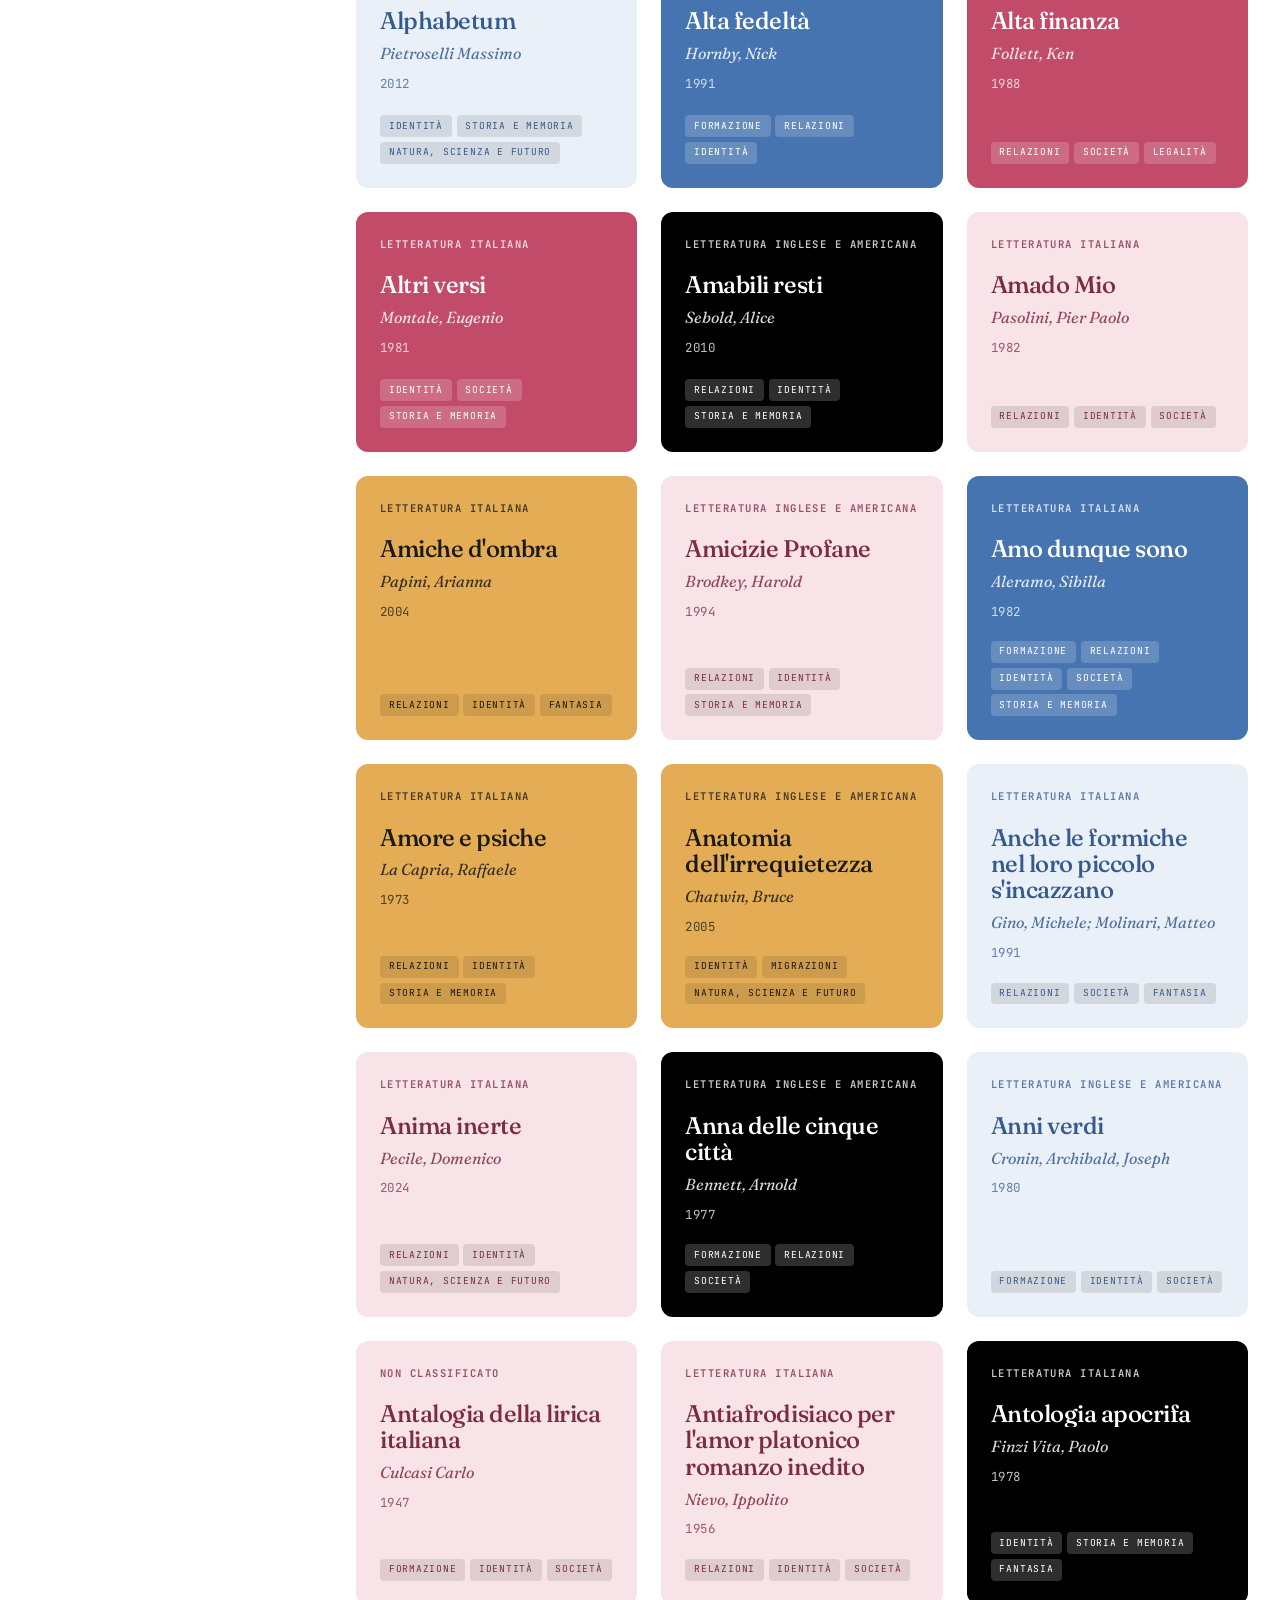
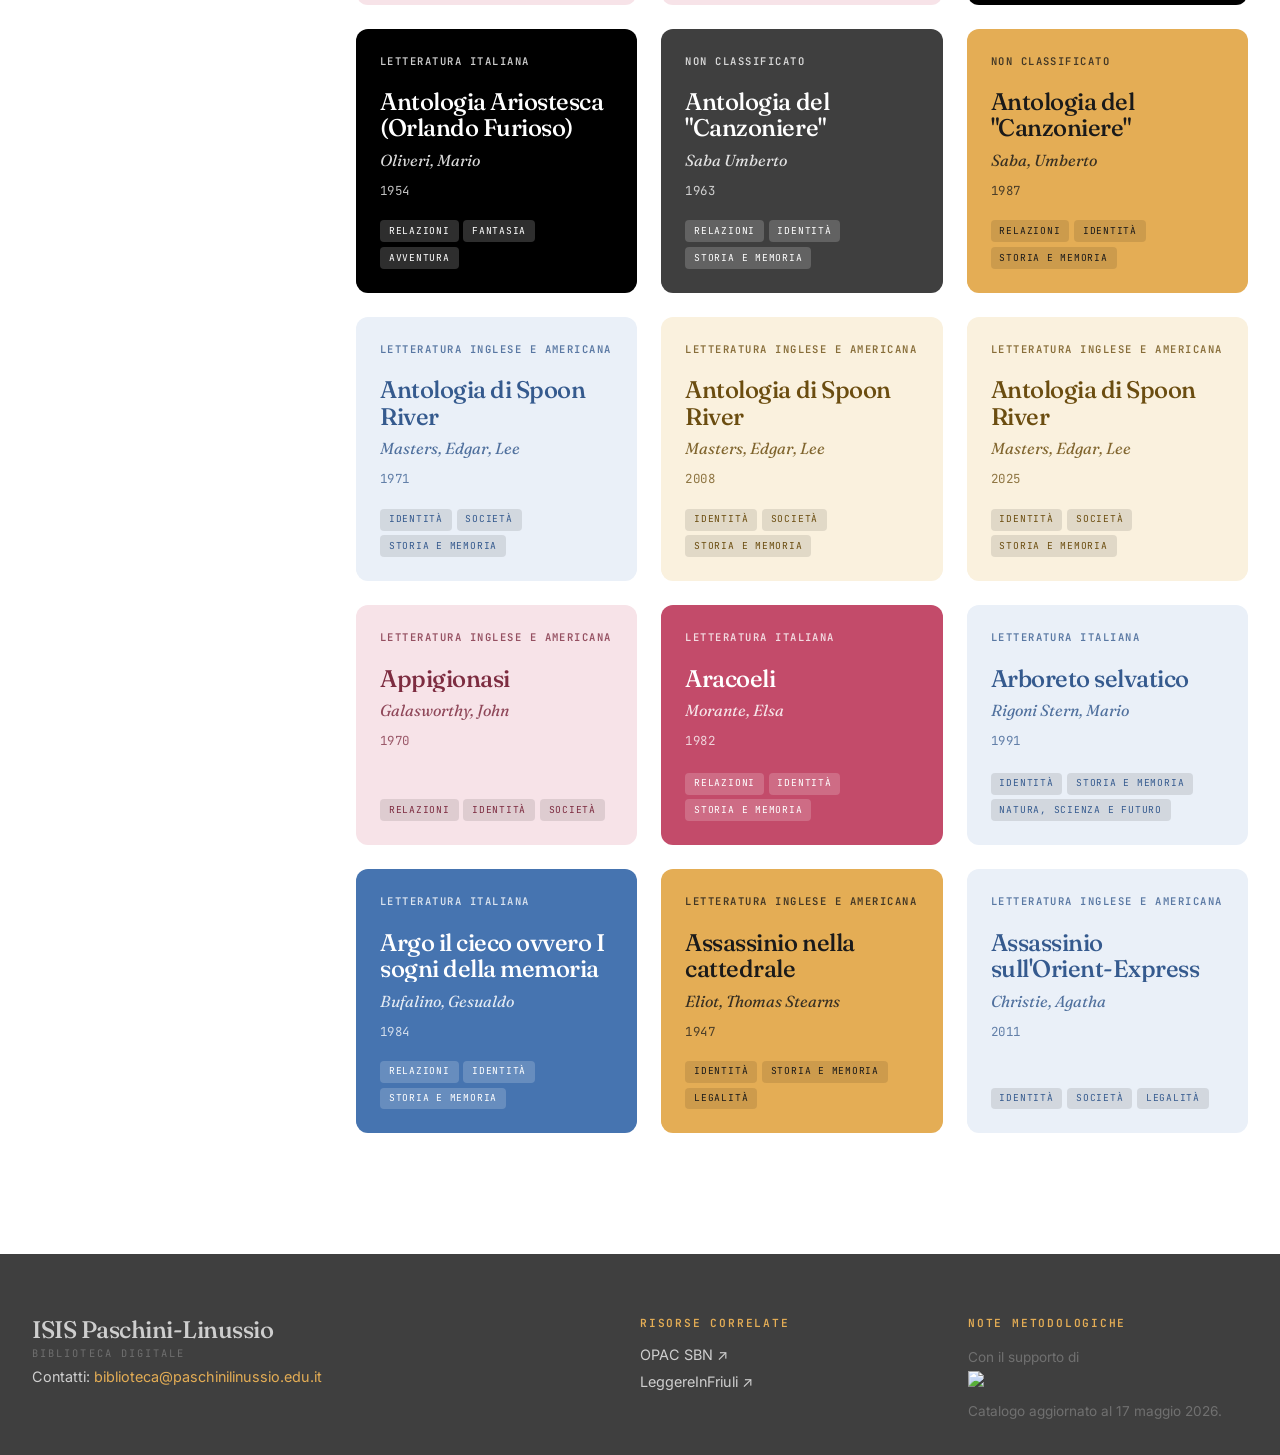
==== commit cb2c3371: "fix: quick fixes" ====
--- a/catalogo.html
+++ b/catalogo.html
@@ -14,7 +14,7 @@
 <body>
   <header class="site-header">
     <div class="header-inner">
-      <a href="index.html" class="brand">
+      <a href="https://paschinilinussio.edu.it/" about="_blank" class="brand">
         <img src="[data-uri]" class="brand-logo" alt="">
         <span class="brand-text">
           <span class="brand-name">ISIS Paschini-Linussio</span>
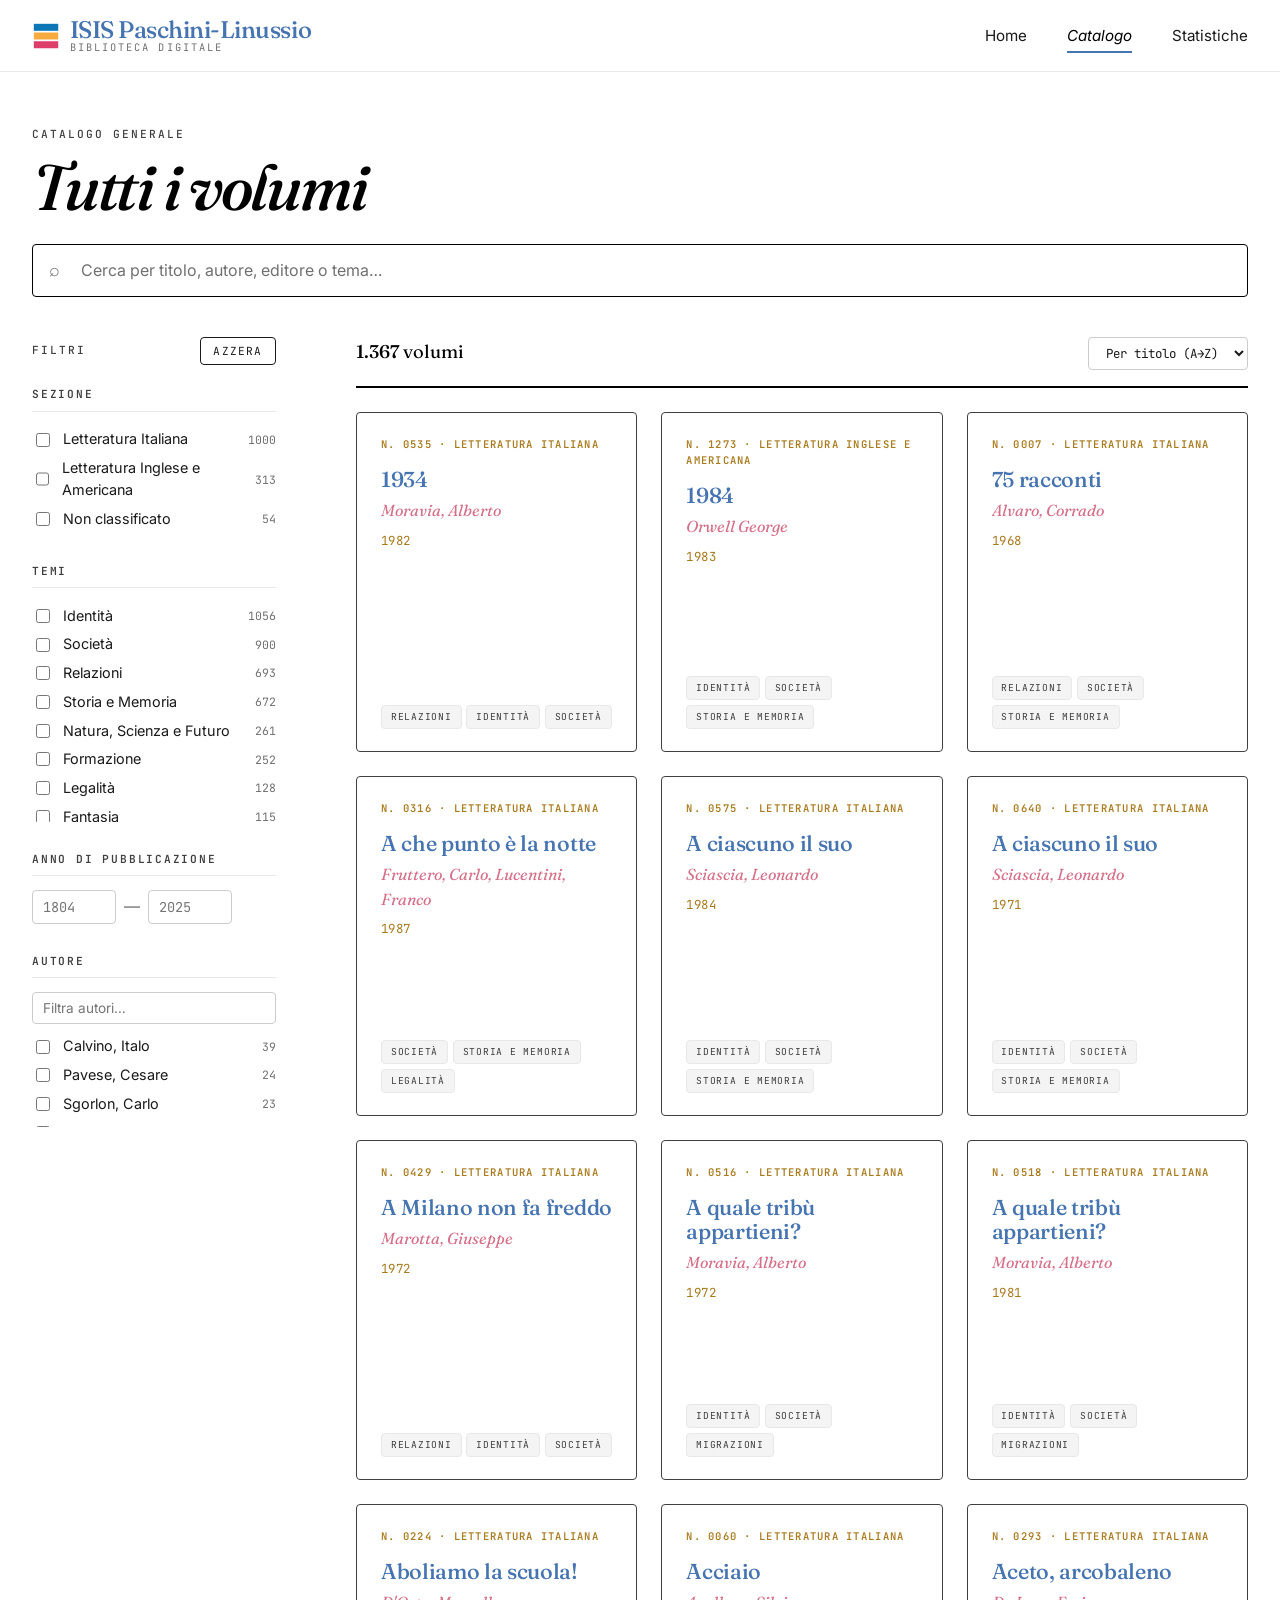
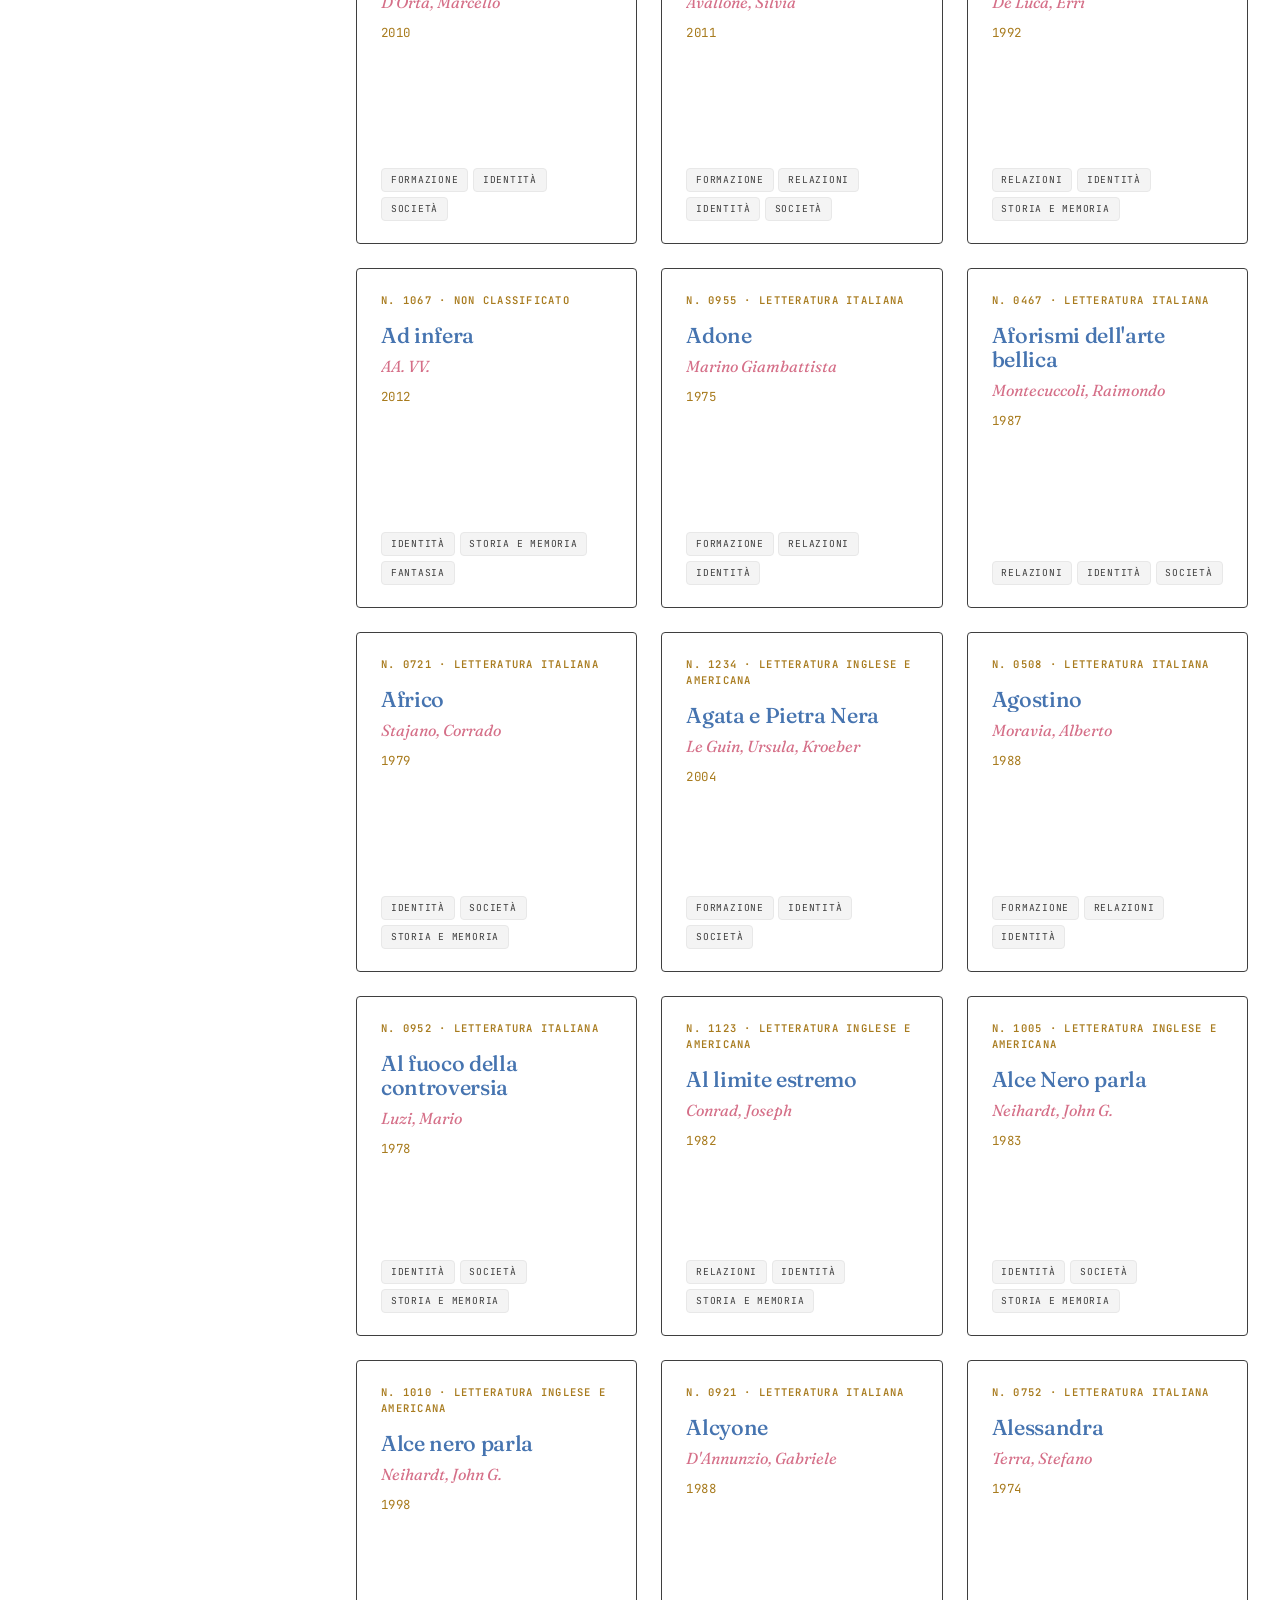
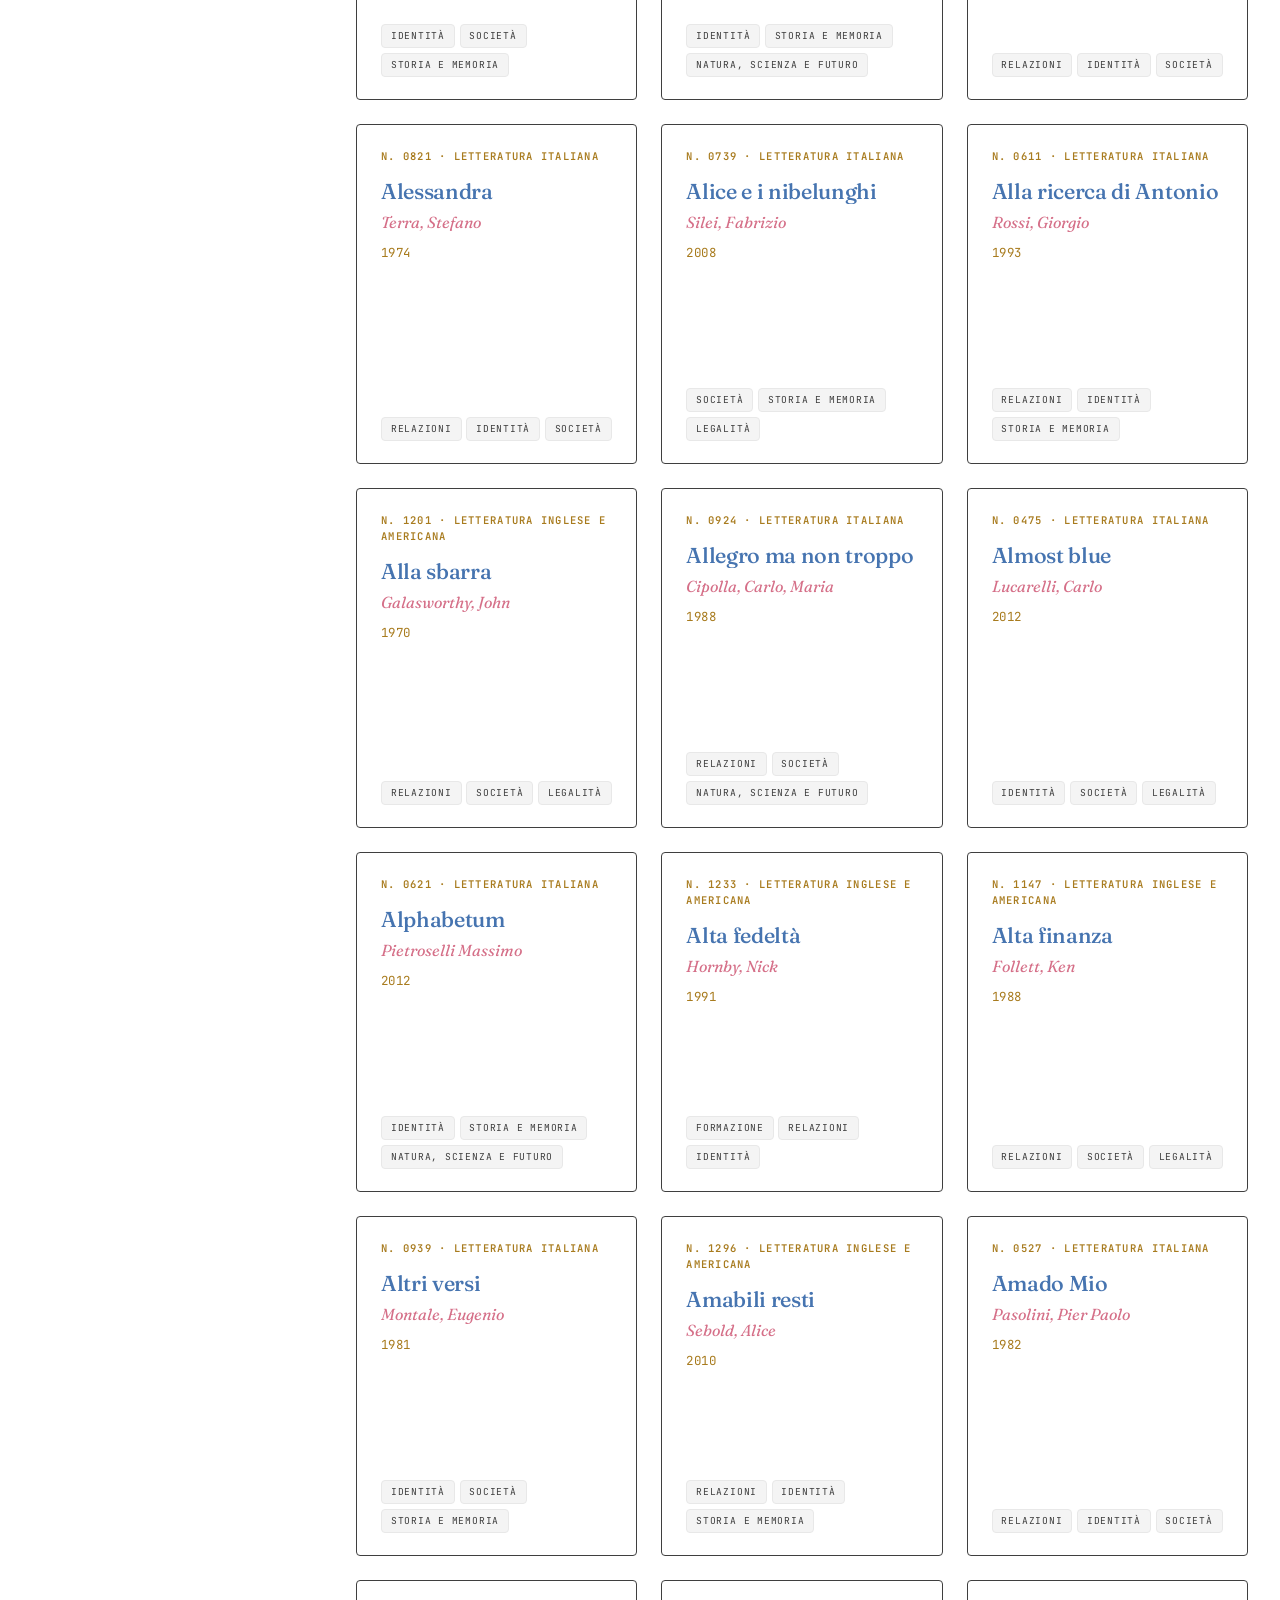
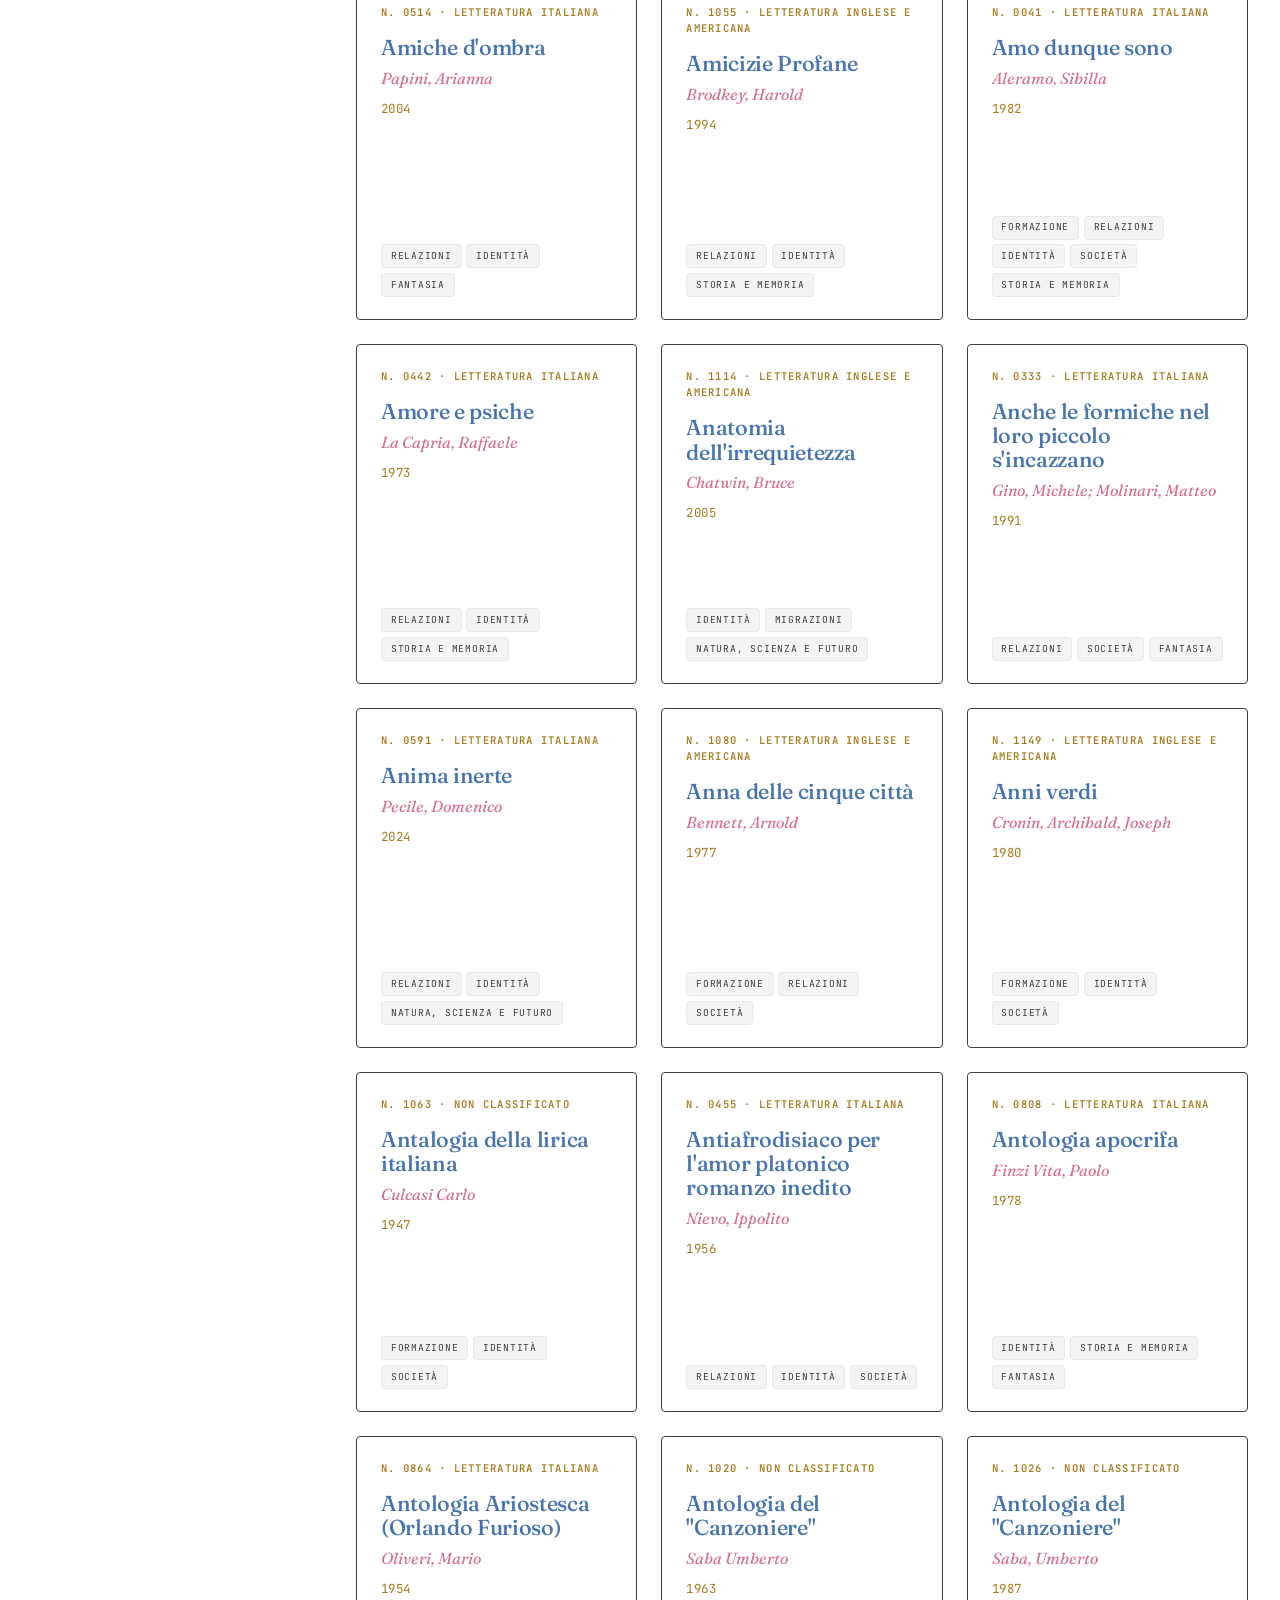
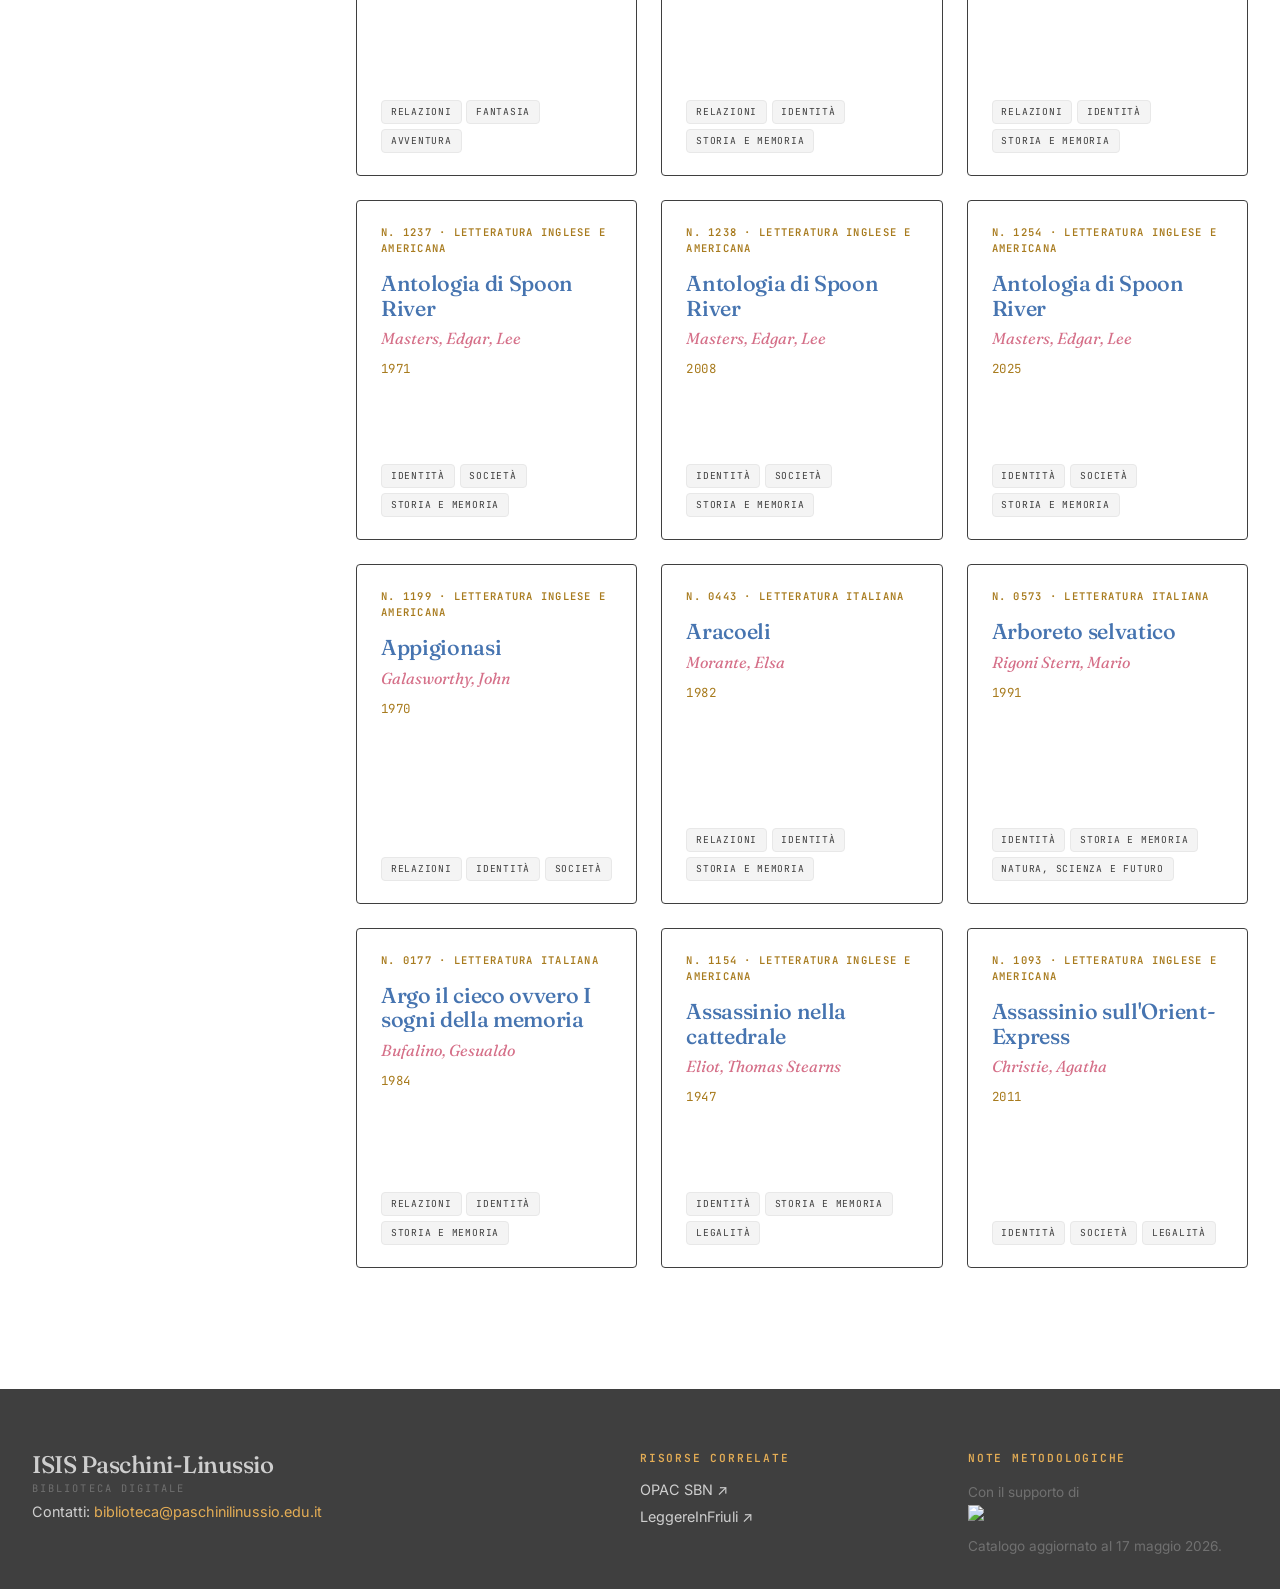
==== commit 01d72269: "update date & add favicon" ====
--- a/catalogo.html
+++ b/catalogo.html
@@ -4,7 +4,7 @@
   <meta charset="UTF-8">
   <meta name="viewport" content="width=device-width, initial-scale=1.0">
   <title>Catalogo — Biblioteca Digitale del Liceo</title>
-  
+  <link rel="icon" type="image/x-icon" href="https://paschinilinussio.edu.it/wp-content/uploads/2019/11/favicon.ico">
   <link rel="preconnect" href="https://fonts.googleapis.com">
   <link rel="preconnect" href="https://fonts.gstatic.com" crossorigin>
   <link href="https://fonts.googleapis.com/css2?family=Fraunces:ital,opsz,wght@0,9..144,400;0,9..144,500;0,9..144,600;1,9..144,400;1,9..144,500&family=Inter:wght@400;500;600&family=JetBrains+Mono:wght@400;500;600&display=swap" rel="stylesheet">
